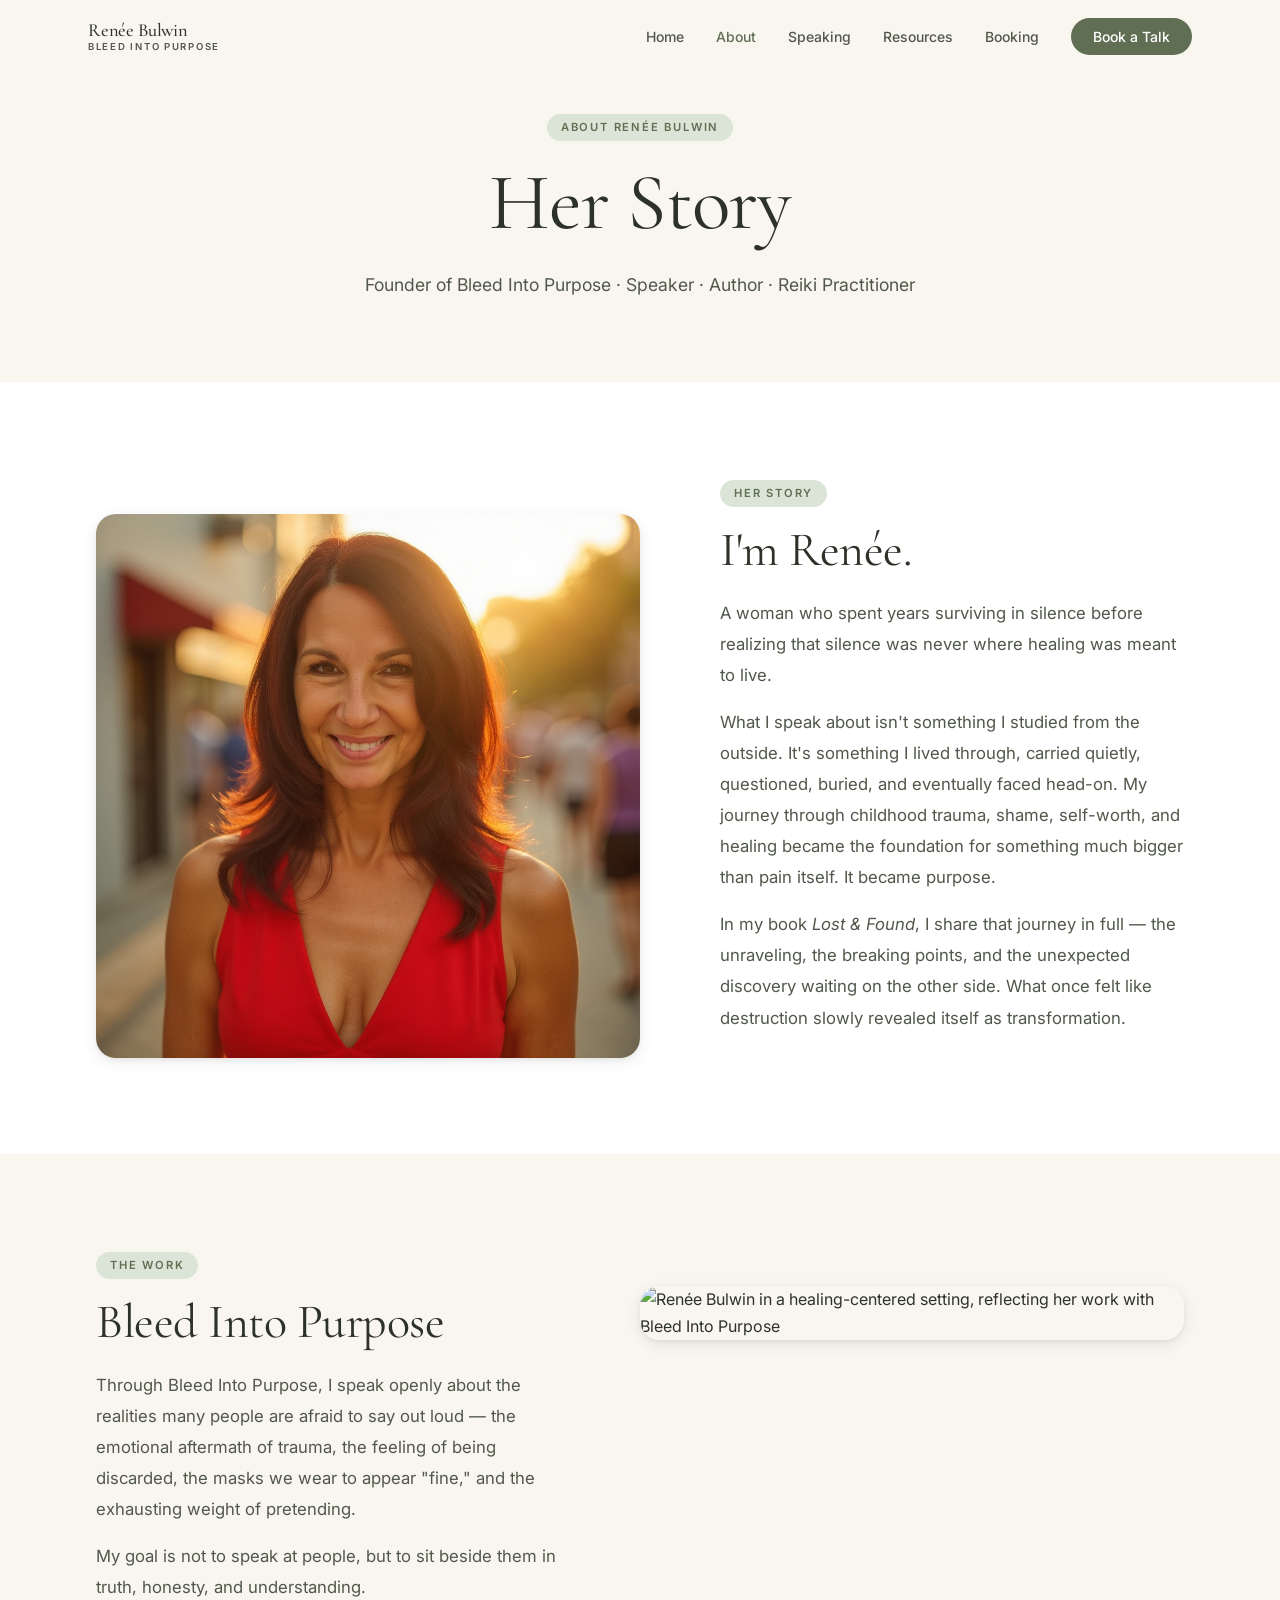
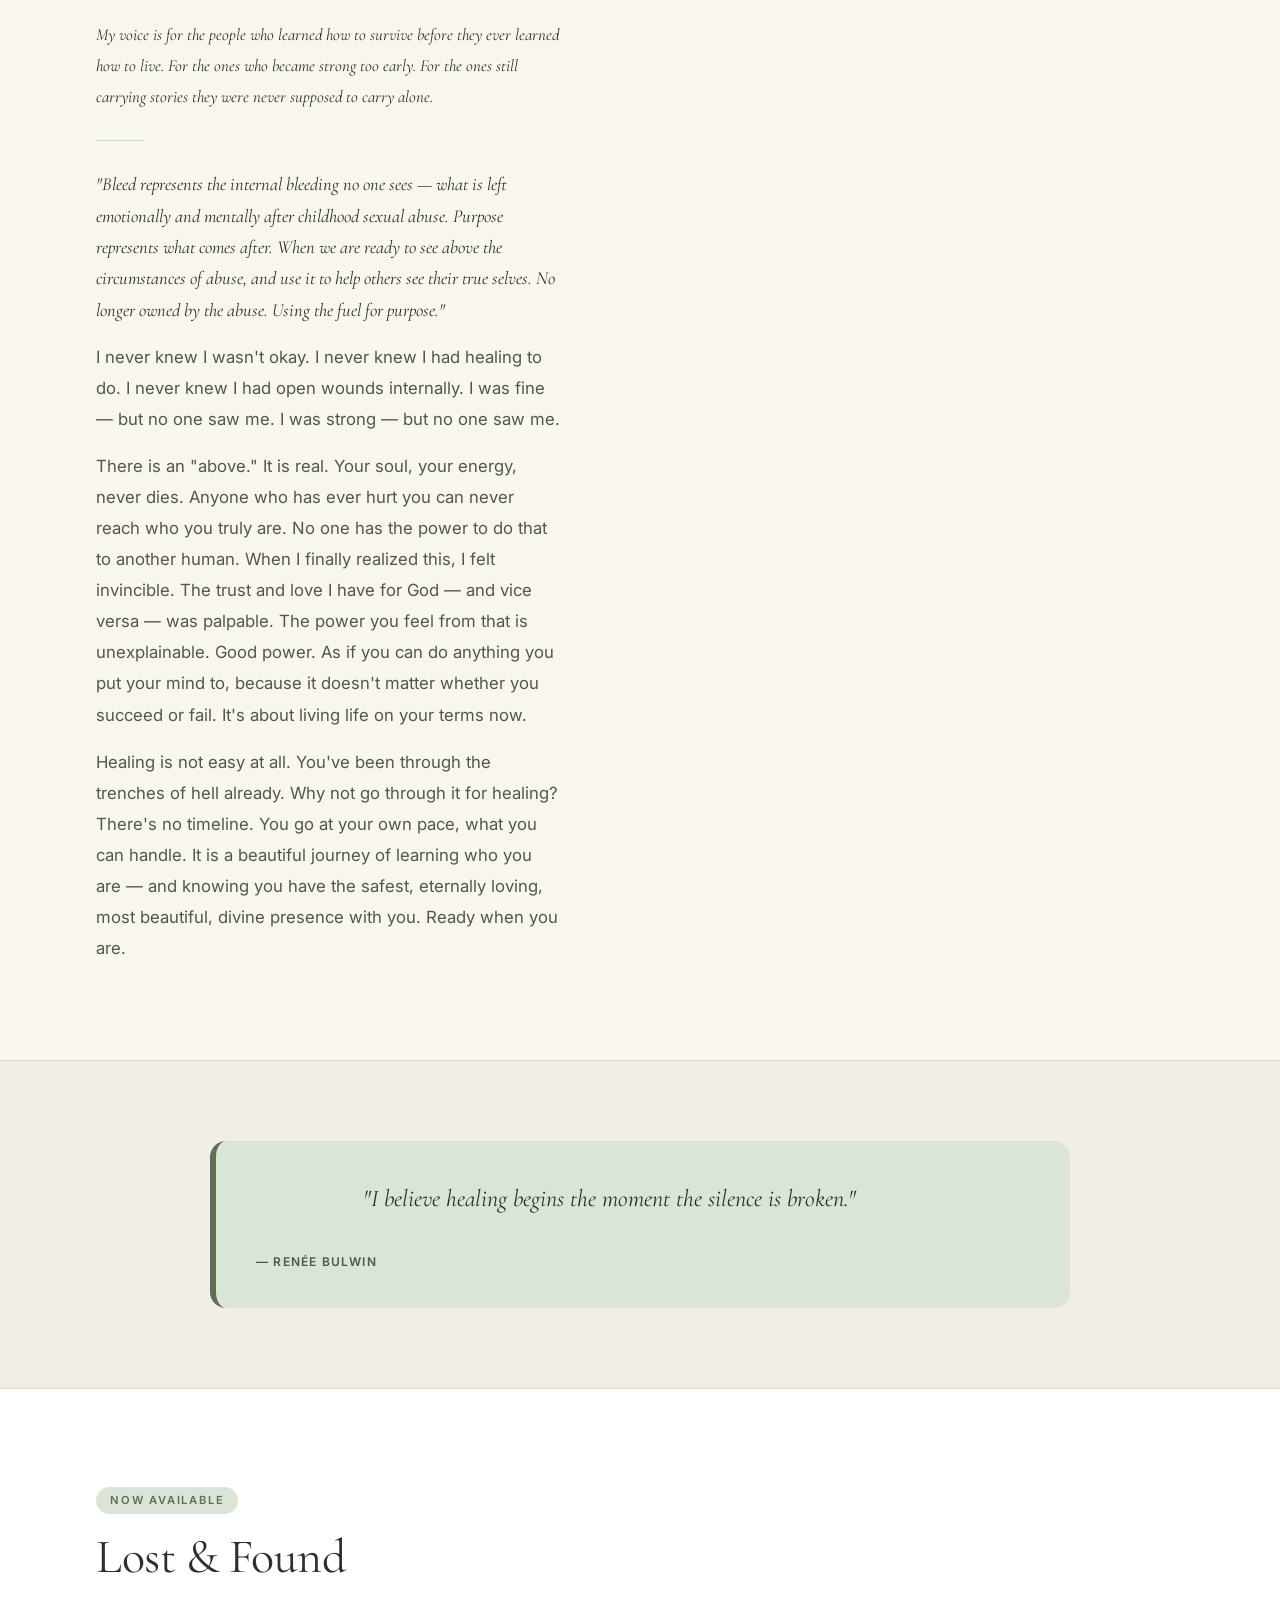
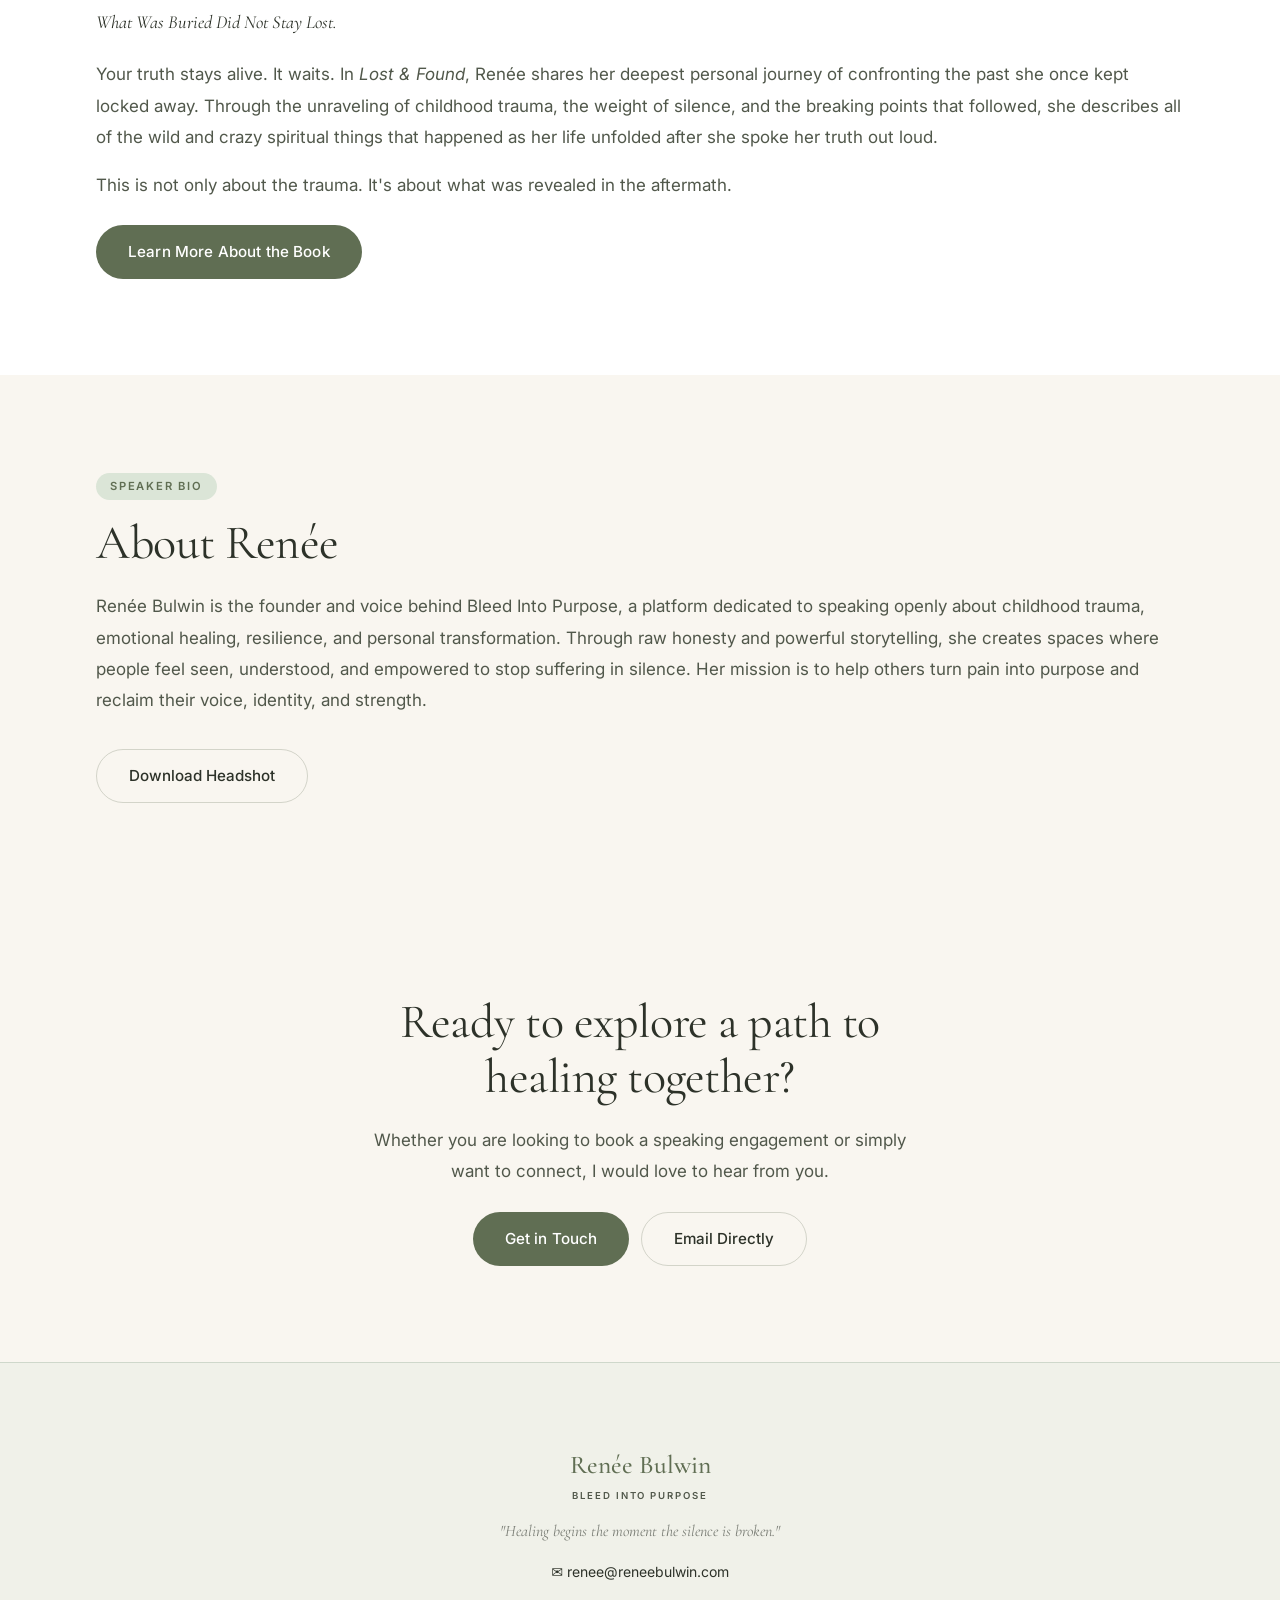
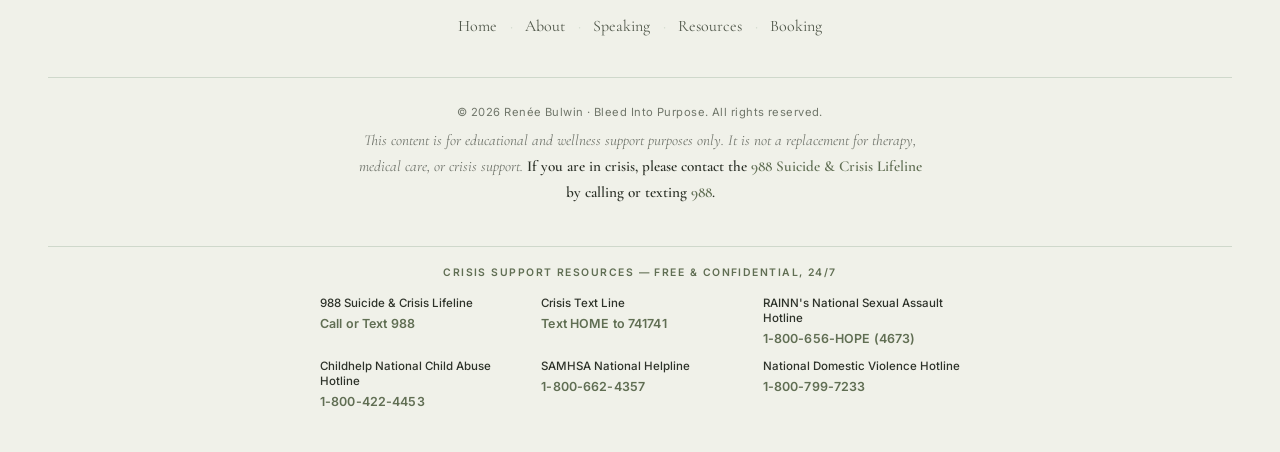
==== about.html @ 842a3c77 "Updated seo" ====
<!DOCTYPE html>
<html lang="en">
<head>
  <script>
    window.dataLayer = window.dataLayer || [];
    function gtag(){dataLayer.push(arguments);}
    gtag('js', new Date());
    gtag('config', 'G-8S7X3LYRVM');
  </script>
  <meta charset="UTF-8">
  <meta name="viewport" content="width=device-width, initial-scale=1.0">
  <title>About Renée Bulwin | Bleed Into Purpose</title>
  <meta name="description" content="About Renée Bulwin — Founder of Bleed Into Purpose, trauma-informed speaker, and author of Lost & Found.">
  <meta name="author" content="Renée Bulwin">
  <meta name="robots" content="index, follow">
  <meta property="og:type" content="website">
  <meta property="og:title" content="About Renée Bulwin | Bleed Into Purpose">
  <meta property="og:description" content="About Renée Bulwin — Founder of Bleed Into Purpose, trauma-informed speaker, and author of Lost & Found.">
  <meta property="og:image" content="https://bleed-into-purpose.github.io/images/renee-about.jpg">
  <script type="application/ld+json">
  {
    "@context": "https://schema.org",
    "@type": "Person",
    "name": "Renée Bulwin",
    "jobTitle": "Speaker & Author",
    "description": "Founder of Bleed Into Purpose. Trauma-informed speaker and author of Lost & Found.",
    "url": "https://bleed-into-purpose.github.io/",
    "image": "https://bleed-into-purpose.github.io/images/renee-about.jpg",
    "sameAs": []
  }
  </script>
  <link rel="icon" type="image/png" sizes="48x48" href="favicon-48.png">
  <link rel="icon" type="image/png" sizes="32x32" href="favicon.png">
  <link rel="icon" type="image/png" sizes="16x16" href="favicon-16.png">
  <link rel="icon" type="image/svg+xml" href="favicon.svg">
  <meta name="theme-color" content="hsl(40,43%,96%)">
  <link rel="canonical" href="https://bleed-into-purpose.github.io/about.html">
  <link rel="preconnect" href="https://fonts.googleapis.com">
  <link rel="preconnect" href="https://fonts.gstatic.com" crossorigin>
  <link href="https://fonts.googleapis.com/css2?family=Cormorant+Garamond:ital,wght@0,300;0,400;0,500;0,600;1,300;1,400&family=Inter:wght@300;400;500;600&display=swap" rel="stylesheet">
  <link rel="stylesheet" href="style.css">
  <script>
    window.dataLayer = window.dataLayer || [];
    function gtag(){dataLayer.push(arguments);}
    gtag('js', new Date());
    gtag('config', 'G-8S7X3LYRVM');
  </script>
</head>
<body>
  <a href="#main-content" class="skip-link">Skip to main content</a>
  <div class="page-content">
    <main id="main-content">

      <!-- PAGE HEADER -->
      <div class="page-header">
        <span class="section-label">About Renée Bulwin</span>
        <h1>Her Story</h1>
        <p>Founder of Bleed Into Purpose · Speaker · Author · Reiki Practitioner</p>
      </div>

      <!-- IMAGE + STORY -->
      <section class="image-section white-bg fade-in" aria-labelledby="story-heading">
        <div class="container">
          <div class="image-section-inner">
            <div class="image-section-img">
              <img src="images/renee-about.jpg" alt="Portrait of Renée Bulwin, founder of Bleed Into Purpose, smiling warmly">
            </div>
            <div class="image-section-text">
              <span class="section-label">Her Story</span>
              <h2 id="story-heading">I'm Renée.</h2>
              <p>A woman who spent years surviving in silence before realizing that silence was never where healing was meant to live.</p>
              <p>What I speak about isn't something I studied from the outside. It's something I lived through, carried quietly, questioned, buried, and eventually faced head-on. My journey through childhood trauma, shame, self-worth, and healing became the foundation for something much bigger than pain itself. It became purpose.</p>
              <p>In my book <em>Lost &amp; Found</em>, I share that journey in full — the unraveling, the breaking points, and the unexpected discovery waiting on the other side. What once felt like destruction slowly revealed itself as transformation.</p>
            </div>
          </div>
        </div>
      </section>

      <!-- BIP SECTION -->
      <section class="image-section cream-bg fade-in" aria-labelledby="bip-heading">
        <div class="container">
          <div class="image-section-inner reversed">
            <div class="image-section-img">
              <img src="images/bio.png" alt="Renée Bulwin in a healing-centered setting, reflecting her work with Bleed Into Purpose">
            </div>
            <div class="image-section-text">
              <span class="section-label">The Work</span>
              <h2 id="bip-heading">Bleed Into Purpose</h2>
              <p>Through Bleed Into Purpose, I speak openly about the realities many people are afraid to say out loud — the emotional aftermath of trauma, the feeling of being discarded, the masks we wear to appear "fine," and the exhausting weight of pretending.</p>
              <p>My goal is not to speak at people, but to sit beside them in truth, honesty, and understanding.</p>
              <p style="font-family:var(--serif);font-style:italic;font-size:1.05rem;color:var(--fg);">My voice is for the people who learned how to survive before they ever learned how to live. For the ones who became strong too early. For the ones still carrying stories they were never supposed to carry alone.</p>
              <hr style="width:48px;height:1px;background:var(--border);border:none;margin:28px 0;">
              <p style="font-family:var(--serif);font-style:italic;font-size:1.15rem;color:var(--fg);line-height:1.7;">"Bleed represents the internal bleeding no one sees — what is left emotionally and mentally after childhood sexual abuse. Purpose represents what comes after. When we are ready to see above the circumstances of abuse, and use it to help others see their true selves. No longer owned by the abuse. Using the fuel for purpose."</p>
              <p>I never knew I wasn't okay. I never knew I had healing to do. I never knew I had open wounds internally. I was fine — but no one saw me. I was strong — but no one saw me.</p>
              <p>There is an "above." It is real. Your soul, your energy, never dies. Anyone who has ever hurt you can never reach who you truly are. No one has the power to do that to another human. When I finally realized this, I felt invincible. The trust and love I have for God — and vice versa — was palpable. The power you feel from that is unexplainable. Good power. As if you can do anything you put your mind to, because it doesn't matter whether you succeed or fail. It's about living life on your terms now.</p>
              <p>Healing is not easy at all. You've been through the trenches of hell already. Why not go through it for healing? There's no timeline. You go at your own pace, what you can handle. It is a beautiful journey of learning who you are — and knowing you have the safest, eternally loving, most beautiful, divine presence with you. Ready when you are.</p>
            </div>
          </div>
        </div>
      </section>

      <!-- QUOTE -->
      <div class="green-strip fade-in" role="complementary">
        <div class="container">
          <blockquote>
            <p>"I believe healing begins the moment the silence is broken."</p>
            <cite>— Renée Bulwin</cite>
          </blockquote>
        </div>
      </div>

      <!-- BOOK -->
      <section id="book" class="section-pad white-bg fade-in" aria-labelledby="book-heading">
        <div class="container">
          <span class="section-label">Now Available</span>
          <h2 id="book-heading">Lost &amp; Found</h2>
          <p style="font-family:var(--serif);font-style:italic;font-size:1.15rem;color:var(--fg);margin-bottom:20px;">What Was Buried Did Not Stay Lost.</p>
          <p>Your truth stays alive. It waits. In <em>Lost &amp; Found</em>, Renée shares her deepest personal journey of confronting the past she once kept locked away. Through the unraveling of childhood trauma, the weight of silence, and the breaking points that followed, she describes all of the wild and crazy spiritual things that happened as her life unfolded after she spoke her truth out loud.</p>
          <p>This is not only about the trauma. It's about what was revealed in the aftermath.</p>
          <a href="#" class="btn-primary" style="margin-top:8px;">Learn More About the Book</a>
        </div>
      </section>

      <!-- SPEAKER BIO -->
      <section class="section-pad cream-bg fade-in" aria-labelledby="bio-heading">
        <div class="container">
          <span class="section-label">Speaker Bio</span>
          <h2 id="bio-heading">About Renée</h2>
          <p>Renée Bulwin is the founder and voice behind Bleed Into Purpose, a platform dedicated to speaking openly about childhood trauma, emotional healing, resilience, and personal transformation. Through raw honesty and powerful storytelling, she creates spaces where people feel seen, understood, and empowered to stop suffering in silence. Her mission is to help others turn pain into purpose and reclaim their voice, identity, and strength.</p>
          <a href="images/renee-headshot-full.jpg" download="Renee-Bulwin-Headshot.jpg" class="btn-outline" style="margin-top:16px;" aria-label="Download Renée Bulwin official headshot">Download Headshot</a>
        </div>
      </section>

      <!-- CTA -->
      <div id="shared-cta"
        data-heading="Ready to explore a path to healing together?"
        data-body="Whether you are looking to book a speaking engagement or simply want to connect, I would love to hear from you."
        data-bg="cream-bg"
        data-buttons='[{"href":"booking.html","label":"Get in Touch","style":"primary"},{"href":"mailto:renee@reneebulwin.com","label":"Email Directly","style":"outline"}]'>
      </div>

    </main>
  </div>
  <script src="components.js"></script>
</body>
</html>
---- style.css ----
/* ═══════════════════════════════════════════════════════════
   BLEED INTO PURPOSE — style.css
   Replicates trauma-healing-hub.replit.app
   Fonts:   Cormorant Garamond (serif headings) + Inter (body)
   Palette: warm cream bg · sage green primary · soft borders
   Last updated: May 2026
════════════════════════════════════════════════════════════ */

@import url('https://fonts.googleapis.com/css2?family=Cormorant+Garamond:ital,wght@0,300;0,400;0,500;0,600;1,300;1,400&family=Inter:wght@300;400;500;600&display=swap');

/* ── DESIGN TOKENS ─────────────────────────────────────────
   All colours, spacing, and radii live here.
   Change a value once and it updates everywhere.
──────────────────────────────────────────────────────────── */
:root {
  /* Colours — exact HSL values from the Replit palette */
  --bg:        hsl(40,43%,96%);    /* warm cream — page background */
  --fg:        hsl(93,10%,18%);    /* near-black — headings & strong text */
  --primary:   hsl(93,14%,38%);    /* sage green — buttons, links, accents */
  --primary-h: hsl(93,14%,30%);    /* darker sage — hover state */
  --secondary: hsl(100,22%,87%);   /* light sage tint — card bg, pills */
  --muted:     hsl(38,30%,85%);    /* warm tan — dividers */
  --muted-fg:  hsl(93,8%,32%);     /* darkened for WCAG AA contrast on cream bg */
  --border:    hsl(100,14%,82%);   /* subtle sage border */
  --card:      hsl(0,0%,100%);     /* white — card surfaces */

  /* Typography */
  --serif: 'Cormorant Garamond', Georgia, serif;
  --sans:  'Inter', system-ui, sans-serif;

  /* Layout */
  --px:    1.5rem;    /* horizontal padding — mobile */
  --px-md: 3rem;      /* horizontal padding — desktop */
  --max:   1200px;    /* max content width */

  /* Border radii */
  --r-sm:   6px;
  --r-md:   12px;
  --r-lg:   16px;
  --r-xl:   20px;
  --r-full: 9999px;   /* pill shape */

  /* Shadows */
  --shadow:    0 1px 3px rgba(0,0,0,.06), 0 1px 2px rgba(0,0,0,.04);
  --shadow-md: 0 4px 16px rgba(0,0,0,.08), 0 2px 4px rgba(0,0,0,.05);
}

/* ── RESET ─────────────────────────────────────────────────
   Minimal reset — box-sizing, margins, smooth scroll.
──────────────────────────────────────────────────────────── */
*, *::before, *::after { margin: 0; padding: 0; box-sizing: border-box; }
html { scroll-behavior: smooth; font-size: 16px; }
body {
  font-family: var(--sans);
  background: var(--bg);
  color: var(--fg);
  font-weight: 400;
  line-height: 1.7;
  -webkit-font-smoothing: antialiased;
}
img { display: block; max-width: 100%; }
a { color: var(--primary); text-decoration: none; }
a:hover { color: var(--primary-h); }
h1, h2, h3, h4, h5, h6 {
  font-family: var(--serif);
  color: var(--fg);
  line-height: 1.15;
  letter-spacing: -.01em;
}

/* ── ACCESSIBILITY ─────────────────────────────────────────
   Skip link (keyboard users) + visible focus ring.
──────────────────────────────────────────────────────────── */
.skip-link {
  position: absolute; top: -100%; left: 0;
  background: var(--primary); color: #fff;
  padding: 10px 20px; font-size: .875rem; font-weight: 500;
  z-index: 9999; text-decoration: none;
  border-radius: 0 0 var(--r-sm) 0;
}
.skip-link:focus { top: 0; }
:focus-visible { outline: 3px solid var(--primary); outline-offset: 3px; }

.sr-only {
  position: absolute; width: 1px; height: 1px;
  padding: 0; margin: -1px; overflow: hidden;
  clip: rect(0,0,0,0); white-space: nowrap; border: 0;
}

/* ── CONTAINER ─────────────────────────────────────────────
   Centred content wrapper with responsive side padding.
──────────────────────────────────────────────────────────── */
.container { width: 100%; max-width: var(--max); margin: 0 auto; padding: 0 var(--px); }
@media (min-width: 768px) { .container { padding: 0 var(--px-md); } }

/* ═══════════════════════════════════════════════════════════
   HEADER
   Fixed at top. Transparent by default, blurs on scroll.
   JS adds .scrolled when window.scrollY > 20.
════════════════════════════════════════════════════════════ */
header {
  position: fixed; top: 0; left: 0; right: 0; z-index: 100;
  padding: 20px 0;
  transition: background .3s, box-shadow .3s, padding .3s;
}
header.scrolled {
  background: hsla(40,43%,96%,.88);
  backdrop-filter: blur(14px);
  -webkit-backdrop-filter: blur(14px);
  box-shadow: var(--shadow);
  padding: 12px 0;
}
header nav {
  max-width: var(--max); margin: 0 auto;
  padding: 0 var(--px);
  display: flex; align-items: center; justify-content: space-between; gap: 24px;
}
@media (min-width: 768px) { header nav { padding: 0 var(--px-md); } }

/* Brand logo — name + tagline stacked */
.nav-brand { display: flex; flex-direction: column; line-height: 1.1; color: var(--fg); }
.nav-brand .name {
  font-family: var(--serif); font-size: 1.15rem; font-weight: 500;
  color: var(--fg); letter-spacing: -.01em;
}
.nav-brand .tagline {
  font-family: var(--sans); font-size: .6rem; font-weight: 600;
  letter-spacing: .18em; text-transform: uppercase;
  color: var(--muted-fg); margin-top: 2px;
}

/* Desktop nav links — hidden on mobile, shown at 768px+ */
.nav-links { display: none; align-items: center; gap: 32px; list-style: none; }
@media (min-width: 768px) { .nav-links { display: flex; } }
.nav-links a { font-size: .875rem; font-weight: 500; color: var(--muted-fg); transition: color .2s; }
.nav-links a:hover,
.nav-links a[aria-current="page"] { color: var(--primary); }
.nav-links .btn-book {
  background: var(--primary); color: #fff !important;
  padding: 10px 22px; border-radius: var(--r-full);
  font-size: .875rem; font-weight: 500;
  white-space: nowrap;
  transition: background .2s;
}
.nav-links .btn-book:hover { background: var(--primary-h); }

/* Hamburger button — visible on mobile only */
.nav-toggle {
  display: flex; flex-direction: column; gap: 5px;
  background: none; border: none; cursor: pointer;
  padding: 8px; min-width: 44px; min-height: 44px;
  align-items: center; justify-content: center;
  border-radius: var(--r-sm);
  position: relative; z-index: 300; /* above the mobile overlay */
}
@media (min-width: 768px) { .nav-toggle { display: none; } }
.nav-toggle span {
  display: block; width: 22px; height: 2px;
  background: var(--fg); border-radius: 2px;
  transition: transform .3s, opacity .3s;
}
/* Animate hamburger → X when open */
.nav-toggle[aria-expanded="true"] span:nth-child(1) { transform: translateY(7px) rotate(45deg); }
.nav-toggle[aria-expanded="true"] span:nth-child(2) { opacity: 0; }
.nav-toggle[aria-expanded="true"] span:nth-child(3) { transform: translateY(-7px) rotate(-45deg); }

/* Mobile nav overlay — full-screen, centred links */
.nav-menu {
  display: none; position: fixed; inset: 0;
  background: var(--bg); z-index: 200;
  flex-direction: column; align-items: center; justify-content: center;
  gap: 32px; padding: 80px var(--px) 40px;
}
.nav-menu.open { display: flex; }
.nav-menu a {
  font-family: var(--serif); font-size: 2.2rem; font-weight: 400;
  color: var(--muted-fg); letter-spacing: -.01em; transition: color .2s;
}
.nav-menu a:hover,
.nav-menu a[aria-current="page"] { color: var(--primary); }
.nav-menu .btn-menu {
  font-family: var(--sans); font-size: 1rem; font-weight: 500;
  background: var(--primary); color: #fff;
  padding: 16px 40px; border-radius: var(--r-full);
  margin-top: 8px; display: inline-flex; align-items: center;
  transition: background .2s;
}
.nav-menu .btn-menu:hover { background: var(--primary-h); color: #fff; }

/* Push page content below fixed header */
.page-content { padding-top: 0; } /* nav clearance handled per-section */

/* ═══════════════════════════════════════════════════════════
   TYPOGRAPHY
════════════════════════════════════════════════════════════ */
h1 { font-size: clamp(2.6rem, 7vw, 5rem);  font-weight: 400; margin-bottom: 24px; }
h2 { font-size: clamp(1.8rem, 4vw, 3rem);  font-weight: 400; margin-bottom: 20px; }
h3 { font-size: clamp(1.2rem, 2.5vw, 1.7rem); font-weight: 500; margin-bottom: 12px; }
p  { font-size: 1.0625rem; color: var(--muted-fg); margin-bottom: 16px; line-height: 1.85; }
p:last-child { margin-bottom: 0; }

/* ═══════════════════════════════════════════════════════════
   BUTTONS
════════════════════════════════════════════════════════════ */
.btn-primary {
  display: inline-flex; align-items: center; justify-content: center;
  background: var(--primary); color: #fff;
  padding: 14px 32px; border-radius: var(--r-full);
  font-family: var(--sans); font-size: .95rem; font-weight: 500;
  border: none; cursor: pointer; min-height: 48px;
  transition: background .2s, transform .1s; letter-spacing: .01em;
}
.btn-primary:hover { background: var(--primary-h); color: #fff; }
.btn-primary:active { transform: scale(.98); }

.btn-outline, .btn-secondary {
  display: inline-flex; align-items: center; justify-content: center;
  background: transparent; color: var(--fg);
  padding: 13px 32px; border-radius: var(--r-full);
  font-family: var(--sans); font-size: .95rem; font-weight: 500;
  border: 1.5px solid hsla(93,14%,38%,.25); cursor: pointer; min-height: 48px;
  transition: background .2s, border-color .2s;
}
.btn-outline:hover, .btn-secondary:hover {
  background: var(--secondary); border-color: var(--border); color: var(--fg);
}

/* Arrow link — used inline for "Learn more →" style links */
.link-underline {
  display: inline-flex; align-items: center; gap: 6px;
  font-size: .875rem; font-weight: 500; color: var(--primary);
  margin-top: 12px; transition: gap .2s;
}
.link-underline:hover { gap: 10px; color: var(--primary-h); }

/* ═══════════════════════════════════════════════════════════
   UTILITIES
════════════════════════════════════════════════════════════ */

/* Pill label above section headings */
.section-label, .eyebrow {
  display: inline-block;
  font-family: var(--sans); font-size: .7rem; font-weight: 600;
  letter-spacing: .16em; text-transform: uppercase;
  color: var(--primary); background: var(--secondary);
  padding: 4px 14px; border-radius: var(--r-full); margin-bottom: 16px;
}

.divider { width: 48px; height: 1px; background: var(--border); margin: 28px 0; border: none; }

/* Section padding helpers */
.section-pad { padding: 80px var(--px); }
@media (min-width: 768px) { .section-pad { padding: 96px var(--px-md); } }
.white-bg  { background: var(--card); }
.cream-bg  { background: var(--bg); }
.muted-bg  { background: hsla(100,22%,87%,.3); }

/* ═══════════════════════════════════════════════════════════
   HERO SECTION
   Full-bleed background image with centred text overlay.
   Structure: .hero > .hero-bg (abs image) + .hero-body (text)
════════════════════════════════════════════════════════════ */
.hero {
  position: relative;
  min-height: 90vh;
  display: flex; align-items: center; justify-content: center;
  overflow: hidden; text-align: center;
  background: hsl(93,14%,80%); /* fallback if hero image fails to load */
}
/* Background image fills the section */
.hero-bg { position: absolute; inset: 0; z-index: 0; }
.hero-bg img { width: 100%; height: 100%; object-fit: cover; object-position: center center; }
/* Semi-transparent overlay so text is legible */
.hero-bg::after {
  content: ''; position: absolute; inset: 0;
  background: hsla(40,43%,96%,.58);
  backdrop-filter: blur(1px);
}
/* Text content sits above the overlay */
.hero-body {
  position: relative; z-index: 1;
  max-width: 820px; margin: 0 auto;
  padding: 100px var(--px) 64px; /* 88px nav height + 12px breathing room */
}
/* Pill badge above the headline */
.hero-pill {
  display: inline-block;
  background: hsla(40,43%,96%,.75); color: var(--fg);
  font-size: .85rem; font-weight: 500;
  padding: 7px 18px; border-radius: var(--r-full);
  margin-bottom: 28px; letter-spacing: .01em;
  border: 1px solid var(--border);
}
.hero h1 { color: var(--fg); margin-bottom: 20px; }
.hero p  { font-size: 1.1rem; color: hsla(93,10%,18%,.75); max-width: 580px; margin: 0 auto 36px; }
.hero-cta { display: flex; flex-wrap: wrap; gap: 12px; justify-content: center; margin-top: 8px; }

/* ═══════════════════════════════════════════════════════════
   PAGE HEADER
   Used on inner pages (About, Speaking, etc.) in place of hero.
════════════════════════════════════════════════════════════ */
.page-header { padding: 100px var(--px) 64px; text-align: center; }
@media (min-width: 768px) { .page-header { padding: 112px var(--px-md) 80px; } }
.page-header h1 { max-width: 700px; margin: 0 auto 20px; }
.page-header p  { font-size: 1.1rem; max-width: 560px; margin: 0 auto; }

/* ═══════════════════════════════════════════════════════════
   IMAGE + TEXT SPLIT LAYOUT
   Used on home intro, about, speaking, programs pages.
   Structure: .image-section > .container > .image-section-inner
              > .image-section-img + .image-section-text
   Add .reversed to .image-section-inner to flip order on desktop.
════════════════════════════════════════════════════════════ */
.image-section { padding: 64px var(--px); }
@media (min-width: 768px) { .image-section { padding: 96px var(--px-md); } }

.image-section-inner {
  display: flex; flex-direction: column; gap: 48px; align-items: center;
}
@media (min-width: 1024px) {
  .image-section-inner { flex-direction: row; gap: 80px; align-items: flex-start; }
  .image-section-inner.reversed { flex-direction: row-reverse; }
}

.image-section-img { width: 100%; }
@media (min-width: 1024px) {
  .image-section-img {
    width: 50%;
    flex-shrink: 0;
    padding-top: 36px; /* aligns image top with the pill label in the adjacent text column */
  }
  /* Reversed layout: text is on right, image on left — same top padding needed */
  .image-section-inner.reversed .image-section-img {
    padding-top: 36px;
  }
}

/* ── Headshot image sizing ──────────────────────────────────
   Use aspect-ratio at every breakpoint — no fixed heights.
   Fixed heights fight object-fit:cover on near-square images
   and cause horizontal stretching on mobile.
   aspect-ratio lets the container match the image shape exactly,
   with object-fit:cover doing a clean centre crop inside it.

   Mobile:  2/3 — tall enough to show face and shoulders clearly.
   Tablet+: 3/4 — slightly taller portrait, matches Replit desktop.
   The column width (50% on desktop, 100% on mobile) constrains
   the actual rendered size, so no explicit height is ever needed.
──────────────────────────────────────────────────────────── */
.image-section-img > img {
  width: 100%;
  height: auto;          /* let the image keep its natural proportions — no distortion */
  object-fit: contain;   /* never crop or stretch */
  border-radius: var(--r-xl);
  box-shadow: var(--shadow-md);
  display: block;
}

.image-section-text { width: 100%; }
@media (min-width: 1024px) { .image-section-text { width: 50%; } }
.image-section-text p { font-size: 1.05rem; }

/* ═══════════════════════════════════════════════════════════
   FEATURE CARDS — home page "Ways to Work Together" grid
════════════════════════════════════════════════════════════ */
.feature-grid {
  display: grid; grid-template-columns: 1fr; gap: 20px; margin-top: 40px;
}
@media (min-width: 640px)  { .feature-grid { grid-template-columns: repeat(2, 1fr); } }
@media (min-width: 1024px) { .feature-grid { grid-template-columns: repeat(4, 1fr); } }
.feature-card {
  background: var(--card); border: 1px solid var(--border);
  border-radius: var(--r-xl); padding: 28px 24px;
  transition: box-shadow .2s;
}
.feature-card:hover { box-shadow: var(--shadow-md); }
.feature-card h3 { font-size: 1.2rem; margin-bottom: 10px; }
.feature-card p  { font-size: .9rem; }
.feature-card a  { display: inline-block; font-size: .8rem; font-weight: 500; color: var(--primary); margin-top: 12px; }
.feature-card a:hover { color: var(--primary-h); }

/* ═══════════════════════════════════════════════════════════
   SPEAKING TOPIC CARDS
════════════════════════════════════════════════════════════ */
.topics-grid { display: grid; grid-template-columns: 1fr; gap: 20px; margin-top: 32px; }
@media (min-width: 640px) { .topics-grid { grid-template-columns: repeat(2, 1fr); } }
.topic-card {
  background: var(--card); border: 1px solid var(--border);
  border-left: 4px solid var(--primary);
  border-radius: var(--r-xl); padding: 28px 28px 28px 24px;
  transition: box-shadow .2s;
}
.topic-card:hover { box-shadow: var(--shadow); }
/* .topic-icon removed — emoji icons replaced with clean card layout */
.topic-card h3 { font-size: 1.3rem; margin-bottom: 10px; }
.topic-card p  { font-size: .95rem; }

/* ═══════════════════════════════════════════════════════════
   PROGRAM CARDS
════════════════════════════════════════════════════════════ */
.programs-grid { display: grid; grid-template-columns: 1fr; gap: 20px; margin-top: 32px; }
@media (min-width: 640px)  { .programs-grid { grid-template-columns: repeat(2, 1fr); } }
@media (min-width: 1024px) { .programs-grid { grid-template-columns: repeat(3, 1fr); } }
.program-card {
  background: var(--card); border: 1px solid var(--border);
  border-radius: var(--r-xl); padding: 28px 24px;
  display: flex; flex-direction: column;
  transition: box-shadow .2s;
}
.program-card:hover { box-shadow: var(--shadow); }
.program-tag {
  font-size: .65rem; font-weight: 600; letter-spacing: .14em;
  text-transform: uppercase; color: var(--primary); margin-bottom: 12px;
}
.program-card h3 { font-size: 1.3rem; margin-bottom: 10px; }
.program-card p  { font-size: .9rem; flex-grow: 1; }
.program-ideal {
  background: hsla(100,22%,87%,.5);
  border-radius: var(--r-md); padding: 12px 16px; margin-top: 16px;
}
.program-ideal .ideal-label {
  display: block; font-size: .65rem; font-weight: 600;
  letter-spacing: .12em; text-transform: uppercase;
  color: var(--primary); margin-bottom: 4px;
}
.program-ideal span { font-size: .875rem; color: var(--fg); }
.program-card .btn-outline {
  margin-top: 20px; font-size: .85rem; padding: 10px 20px;
  min-height: 40px; width: 100%; justify-content: center;
}

/* ═══════════════════════════════════════════════════════════
   AUDIENCE LIST — speaking page
════════════════════════════════════════════════════════════ */
.audience-list { list-style: none; display: flex; flex-direction: column; gap: 8px; margin-top: 20px; }
.audience-list li {
  display: flex; align-items: center; gap: 12px;
  font-size: .975rem; color: var(--muted-fg);
  padding: 10px 14px;
  background: var(--card); border: 1px solid var(--border); border-radius: var(--r-md);
}
.audience-list li::before {
  content: ''; width: 6px; height: 6px; border-radius: 50%;
  background: var(--primary); flex-shrink: 0;
}

/* ═══════════════════════════════════════════════════════════
   BLOCKQUOTE
   Default: secondary bg with left sage border.
   Inside .green-strip: transparent, no border, larger text.
════════════════════════════════════════════════════════════ */
blockquote {
  font-family: var(--serif); font-size: 1.3rem; font-style: italic;
  color: var(--fg); line-height: 1.55;
  background: var(--secondary);
  border-left: 5px solid var(--primary);
  border-radius: var(--r-lg);
  padding: 28px 32px; margin: 32px 0;
}
blockquote p { color: inherit; font-size: inherit; font-family: var(--serif); font-style: italic; margin-bottom: 10px; }
blockquote footer, blockquote cite {
  display: block; font-family: var(--sans); font-size: .75rem;
  font-style: normal; font-weight: 600; letter-spacing: .1em;
  text-transform: uppercase; color: var(--muted-fg); margin-top: 12px;
}

/* ═══════════════════════════════════════════════════════════
   CTA / QUOTE STRIP
   Subtle sage-tinted band — matches Replit's bg-primary/5
════════════════════════════════════════════════════════════ */
.green-strip {
  background: hsla(93,14%,38%,.06);
  border-top: 1px solid hsla(93,14%,38%,.14);
  border-bottom: 1px solid hsla(93,14%,38%,.14);
  padding: 64px var(--px);
}
@media (min-width: 768px) { .green-strip { padding: 80px var(--px-md); } }
.green-strip h2 { margin-bottom: 16px; }
.green-strip p  { max-width: 560px; margin: 0 auto 32px; }
.green-strip .cta-btns { display: flex; flex-wrap: wrap; gap: 12px; justify-content: center; }
.green-strip blockquote {
  font-size: 1.5rem;
  border-left: 6px solid var(--primary);
  background: var(--secondary);
  border-radius: var(--r-lg);
  padding: 36px 40px;
  max-width: 860px;
  margin: 0 auto;
}
.green-strip blockquote p { color: var(--fg); font-size: inherit; }
/* Blockquote inside image-section text column — smaller, still has green border */
.image-section-text blockquote {
  font-size: 1.1rem;
  padding: 20px 24px;
  margin: 20px 0;
}

/* ═══════════════════════════════════════════════════════════
   REFLECTION PROMPTS — resources page
════════════════════════════════════════════════════════════ */
.prompt-list { list-style: none; display: flex; flex-direction: column; gap: 12px; margin-top: 24px; }
.prompt-list li {
  background: var(--card); border: 1px solid var(--border);
  border-radius: var(--r-lg); padding: 18px 20px;
  font-family: var(--serif); font-style: italic; font-size: 1.1rem;
  color: var(--fg); line-height: 1.5;
}

/* ═══════════════════════════════════════════════════════════
   WELLNESS & GROUNDING CARDS — resources page
════════════════════════════════════════════════════════════ */
.content-grid { display: grid; grid-template-columns: 1fr; gap: 20px; margin-top: 32px; }
@media (min-width: 640px) { .content-grid { grid-template-columns: repeat(2, 1fr); } }
.content-card {
  background: var(--card); border: 1px solid var(--border);
  border-radius: var(--r-xl); padding: 28px;
}
.content-card h3 { font-size: 1.2rem; margin-bottom: 12px; }
.content-card p  { font-size: .9rem; }

/* ═══════════════════════════════════════════════════════════
   CONTACT — booking page
════════════════════════════════════════════════════════════ */
.contact-row {
  display: flex; align-items: flex-start; gap: 16px; margin-bottom: 16px;
  background: var(--card); border: 1px solid var(--border);
  border-radius: var(--r-lg); padding: 16px 20px;
}
.contact-icon {
  width: 44px; height: 44px; border-radius: 50%;
  background: var(--secondary); color: var(--primary);
  display: flex; align-items: center; justify-content: center;
  flex-shrink: 0; font-size: 1.1rem;
}
.contact-label { font-size: .65rem; font-weight: 600; letter-spacing: .1em; text-transform: uppercase; color: var(--muted-fg); margin-bottom: 4px; }
.contact-value { font-size: 1rem; color: var(--fg); font-weight: 400; }
.contact-value a { color: var(--primary); }

/* ═══════════════════════════════════════════════════════════
   FORMS — booking page
════════════════════════════════════════════════════════════ */
.inquiry-form {
  background: var(--card); border: 1px solid var(--border);
  border-radius: var(--r-xl); padding: 36px 28px;
  box-shadow: var(--shadow); margin-top: 32px;
}
.form-note { font-size: .9rem; color: var(--muted-fg); margin-bottom: 28px; }
.form-group { margin-bottom: 20px; }
.form-group label { display: block; font-size: .875rem; font-weight: 500; color: var(--fg); margin-bottom: 6px; }
.form-group label .req      { color: #c0392b; margin-left: 3px; }
.form-group label .req-note { font-size: .75rem; color: var(--muted-fg); font-weight: 400; }
.form-group input,
.form-group select,
.form-group textarea {
  width: 100%; padding: 11px 16px;
  border: 1.5px solid var(--border); border-radius: var(--r-md);
  font-family: var(--sans); font-size: 1rem; color: var(--fg);
  background: var(--bg); outline: none;
  transition: border-color .2s, box-shadow .2s; min-height: 46px;
}
.form-group input:focus,
.form-group select:focus,
.form-group textarea:focus {
  border-color: var(--primary);
  box-shadow: 0 0 0 3px hsla(93,14%,38%,.15);
}
.form-group textarea { height: 120px; resize: vertical; min-height: 90px; }
.form-group input[aria-invalid="true"],
.form-group select[aria-invalid="true"],
.form-group textarea[aria-invalid="true"] { border-color: #c0392b; }
.field-error { font-size: .8rem; color: #c0392b; margin-top: 4px; display: none; }
.field-error.visible { display: block; }

/* ═══════════════════════════════════════════════════════════
   FOOTER
════════════════════════════════════════════════════════════ */
.site-footer {
  background: hsla(100,22%,87%,.3);
  border-top: 1px solid var(--border);
  padding: 64px var(--px) 32px;
}
@media (min-width: 768px) { .site-footer { padding: 80px var(--px-md) 40px; } }

/* ── FOOTER TOP — centered brand block + horizontal nav ── */
.footer-top {
  max-width: var(--max); margin: 0 auto;
  display: flex; flex-direction: column; align-items: center;
  text-align: center; gap: 24px;
  padding-bottom: 32px;
  border-bottom: 1px solid var(--border);
  margin-bottom: 24px;
}
.footer-brand .name {
  font-family: var(--serif); font-size: 1.6rem; font-weight: 500;
  color: var(--primary); display: block; margin-bottom: 2px;
}
.footer-brand .tagline {
  font-size: .6rem; font-weight: 600; letter-spacing: .2em;
  text-transform: uppercase; color: var(--muted-fg); display: block; margin-bottom: 14px;
}
.footer-brand .quote {
  font-family: var(--serif); font-style: italic; font-size: 1rem;
  color: hsla(93,10%,18%,.6); margin-bottom: 14px; line-height: 1.6;
}
.footer-brand .footer-email {
  font-size: .875rem; color: var(--fg);
  display: inline-flex; align-items: center; gap: 6px;
}
.footer-brand .footer-email:hover { color: var(--primary); }

/* Horizontal nav — all links in one centered row with separators */
.footer-nav-row {
  display: flex; flex-wrap: wrap;
  justify-content: center; align-items: center;
  gap: 0;
}
.footer-nav-link {
  font-family: var(--serif);
  font-size: 1rem; font-weight: 400;
  color: var(--muted-fg); text-decoration: none;
  transition: color .2s;
  padding: 4px 14px;
  position: relative;
}
/* Dot separator between links */
.footer-nav-link + .footer-nav-link::before {
  content: '·';
  position: absolute; left: 0;
  transform: translateX(-50%);
  color: var(--border);
  pointer-events: none;
}
.footer-nav-link:hover { color: var(--primary); }
.footer-bottom {
  max-width: var(--max); margin: 0 auto;
  display: flex; flex-direction: column; gap: 12px;
  text-align: center;
}
.footer-bottom p { margin: 0; }
/* Copyright line — small, quiet */
.footer-legal-row p:first-child {
  font-size: .7rem;
  color: var(--muted-fg);
  letter-spacing: .04em;
  opacity: .8;
}
/* Disclaimer — serif italic, matches footer quote tone */
.footer-legal-row p:last-child {
  font-family: var(--serif);
  font-style: italic;
  font-size: .95rem;
  color: hsla(93,10%,18%,.65);
  line-height: 1.7;
  max-width: 580px;
  margin: 0 auto;
}
.footer-legal-row p:last-child strong {
  font-style: normal;
  font-weight: 600;
  color: var(--fg);
}
.footer-bottom a { color: var(--primary); }
.footer-bottom a:hover { color: var(--primary-h); }

/* ═══════════════════════════════════════════════════════════
   FADE-IN ANIMATION
   JS adds .visible when element enters the viewport.
   Respects prefers-reduced-motion.
════════════════════════════════════════════════════════════ */
.fade-in { opacity: 0; transform: translateY(20px); transition: opacity .6s ease, transform .6s ease; }
.fade-in.visible { opacity: 1; transform: translateY(0); }
@media (prefers-reduced-motion: reduce) {
  .fade-in { opacity: 1; transform: none; transition: none; }
  html { scroll-behavior: auto; }
}

/* ── FOOTER CRISIS GRID ──────────────────────────────────
   Compact two-column grid for crisis hotlines in the footer.
   Visually separated from the legal text above it.
──────────────────────────────────────────────────────────── */
.footer-legal-row { margin-bottom: 20px; }
.footer-legal-row p { margin-bottom: 6px; }

.footer-crisis-block {
  border-top: 1px solid var(--border);
  padding-top: 16px;
  margin-top: 8px;
}
.footer-crisis-heading {
  font-size: .65rem !important;
  font-weight: 600 !important;
  letter-spacing: .14em;
  text-transform: uppercase;
  color: var(--primary) !important;
  margin-bottom: 14px !important;
}
.footer-crisis-grid {
  display: grid;
  grid-template-columns: repeat(2, 1fr);
  gap: 10px 24px;
  max-width: 640px;
  margin: 0 auto;
  text-align: left;
}
@media (min-width: 768px) {
  .footer-crisis-grid { grid-template-columns: repeat(3, 1fr); }
}
.footer-crisis-item {
  display: flex;
  flex-direction: column;
  gap: 2px;
}
.footer-crisis-label {
  font-size: .72rem;
  font-weight: 500;
  color: var(--fg);
  line-height: 1.3;
}
.footer-crisis-number {
  font-size: .78rem;
  font-weight: 600;
  color: var(--primary);
  text-decoration: none;
  letter-spacing: .01em;
}
.footer-crisis-number:hover { color: var(--primary-h); text-decoration: underline; }

/* Skip-to-content scroll target — clears the fixed nav bar */
#main-content { scroll-margin-top: 88px; }
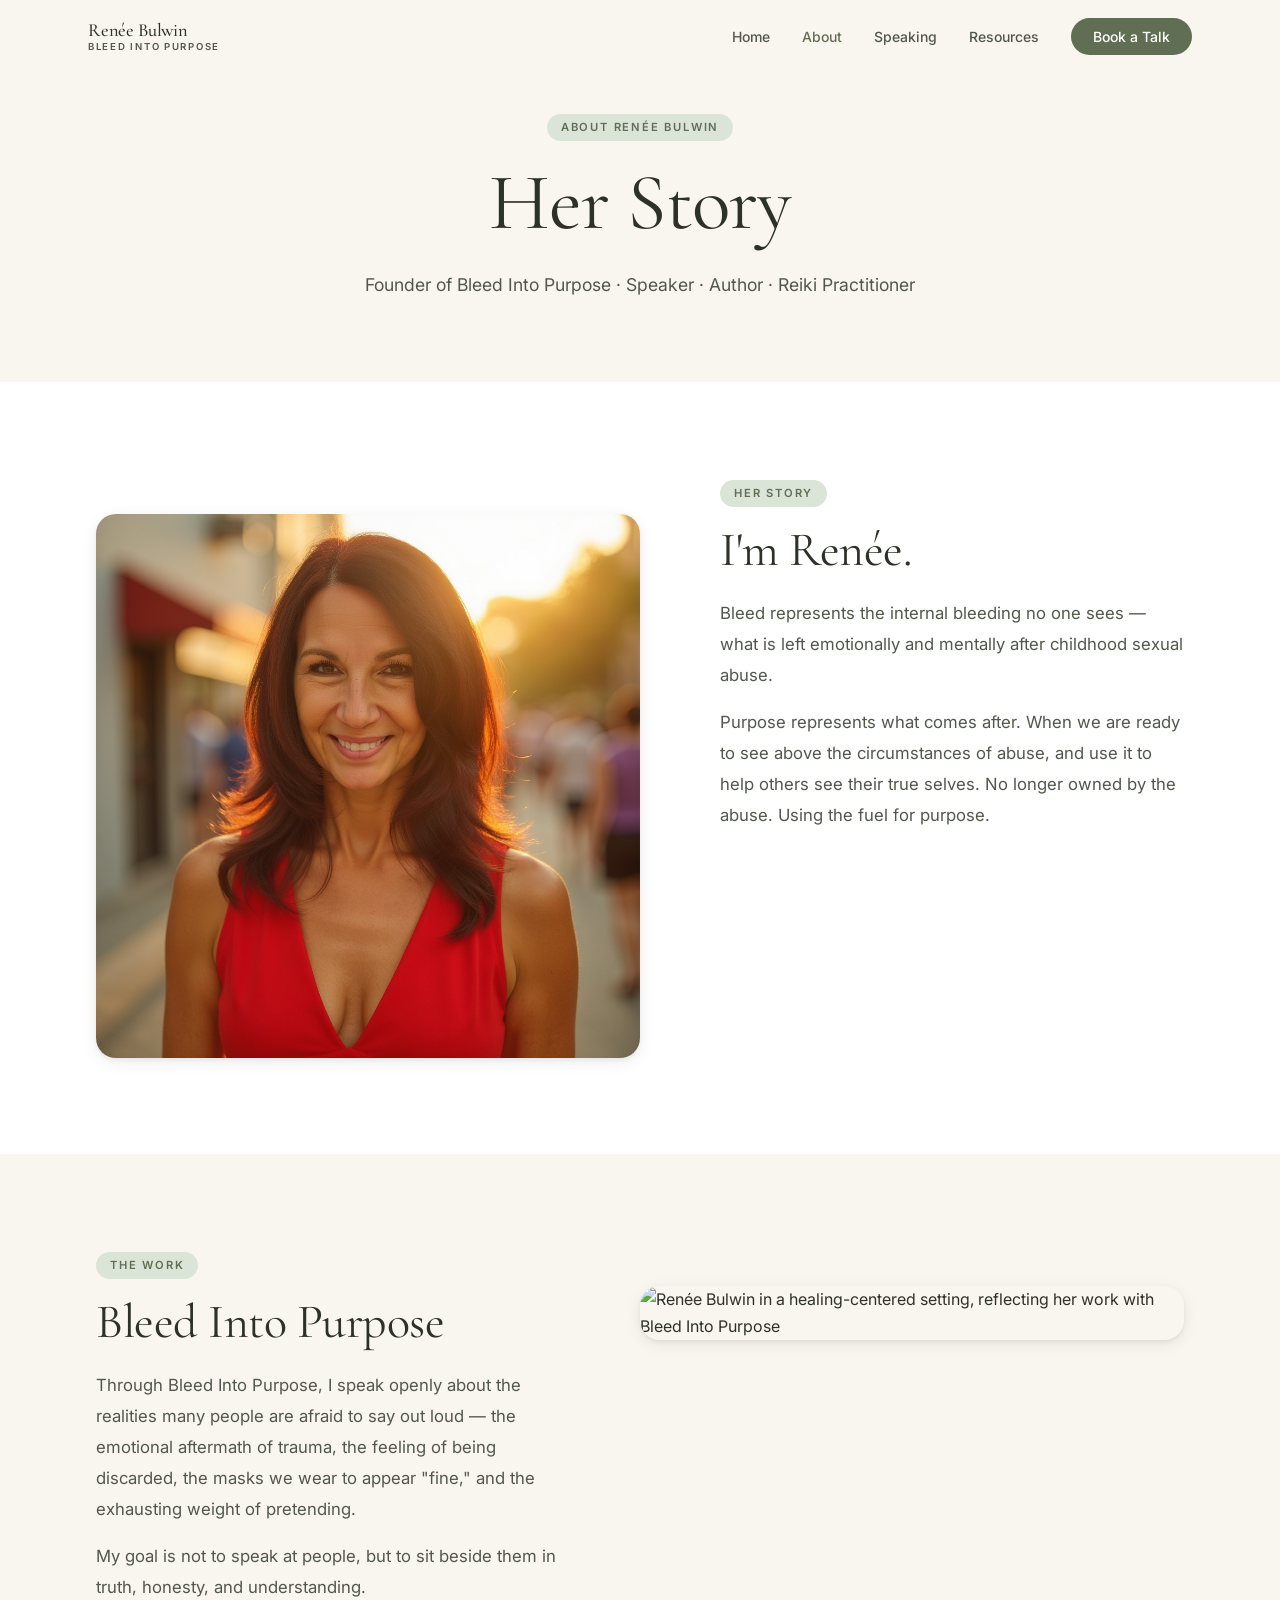
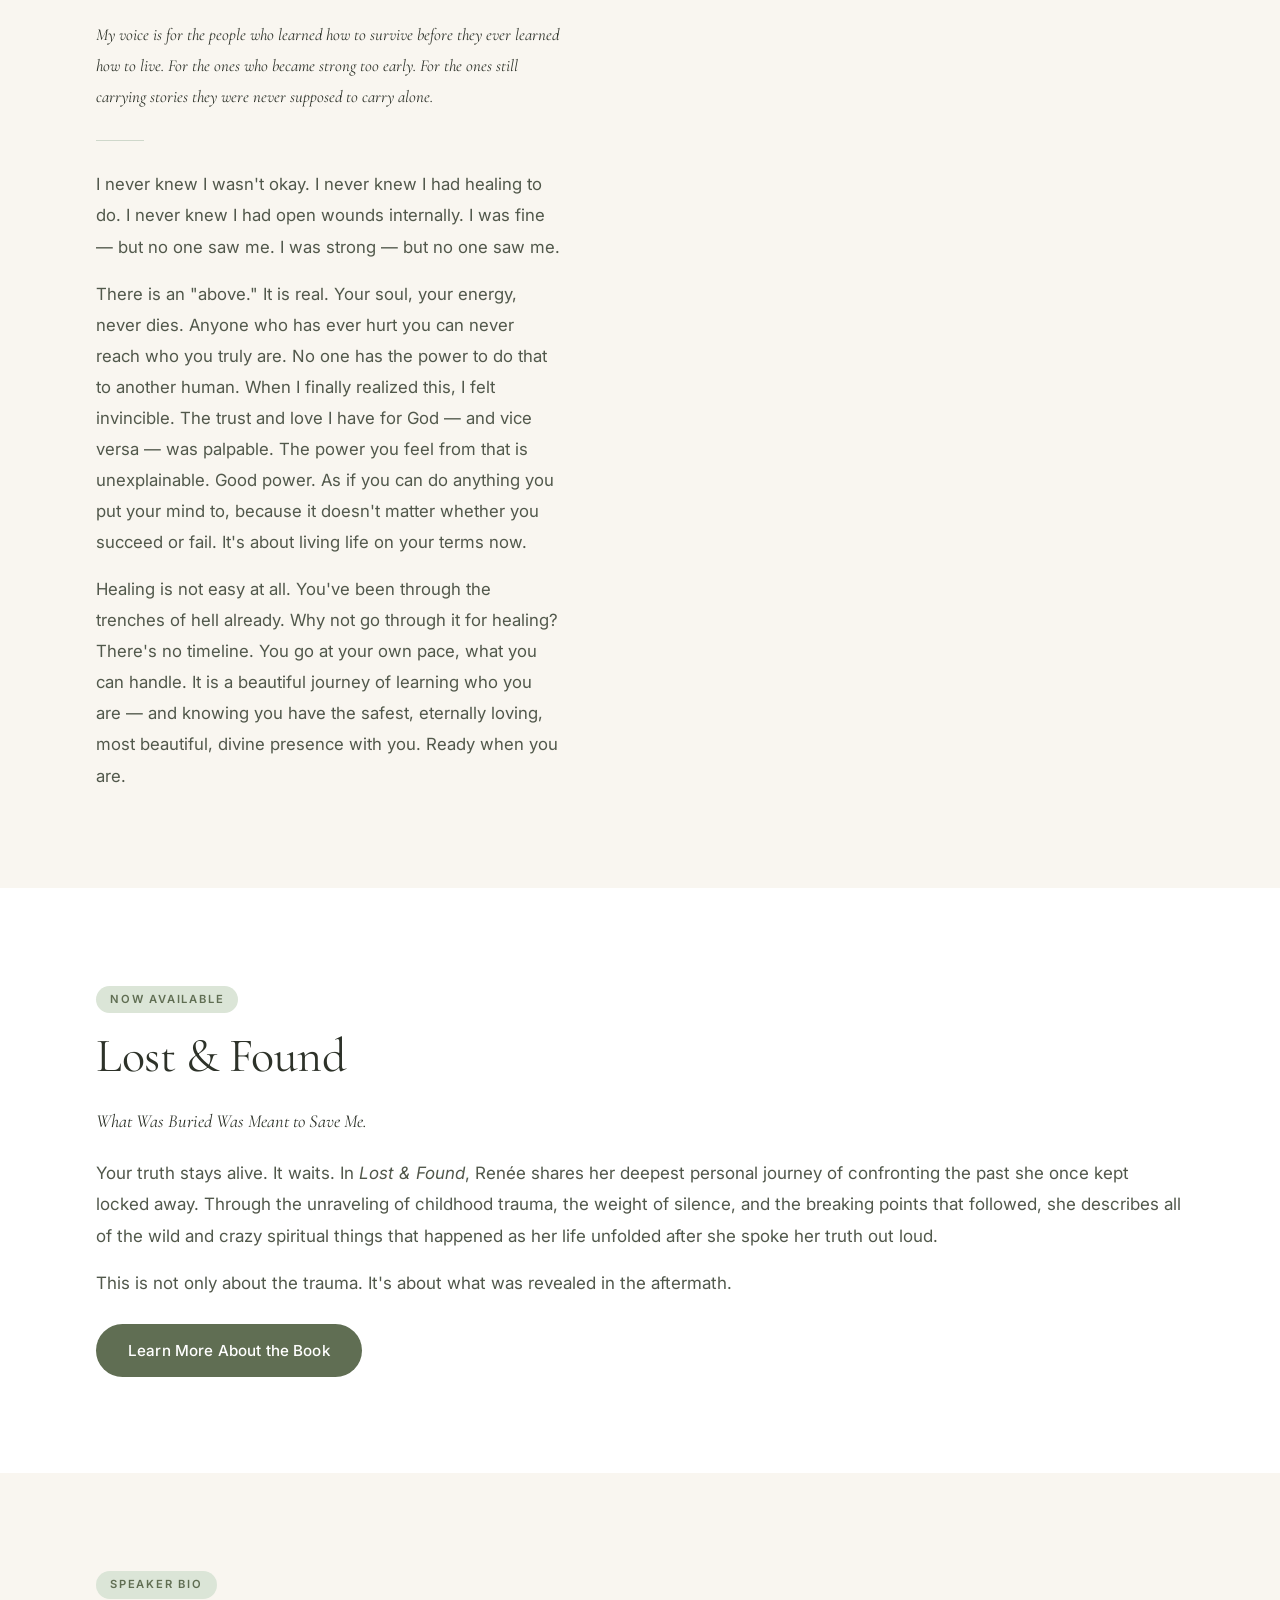
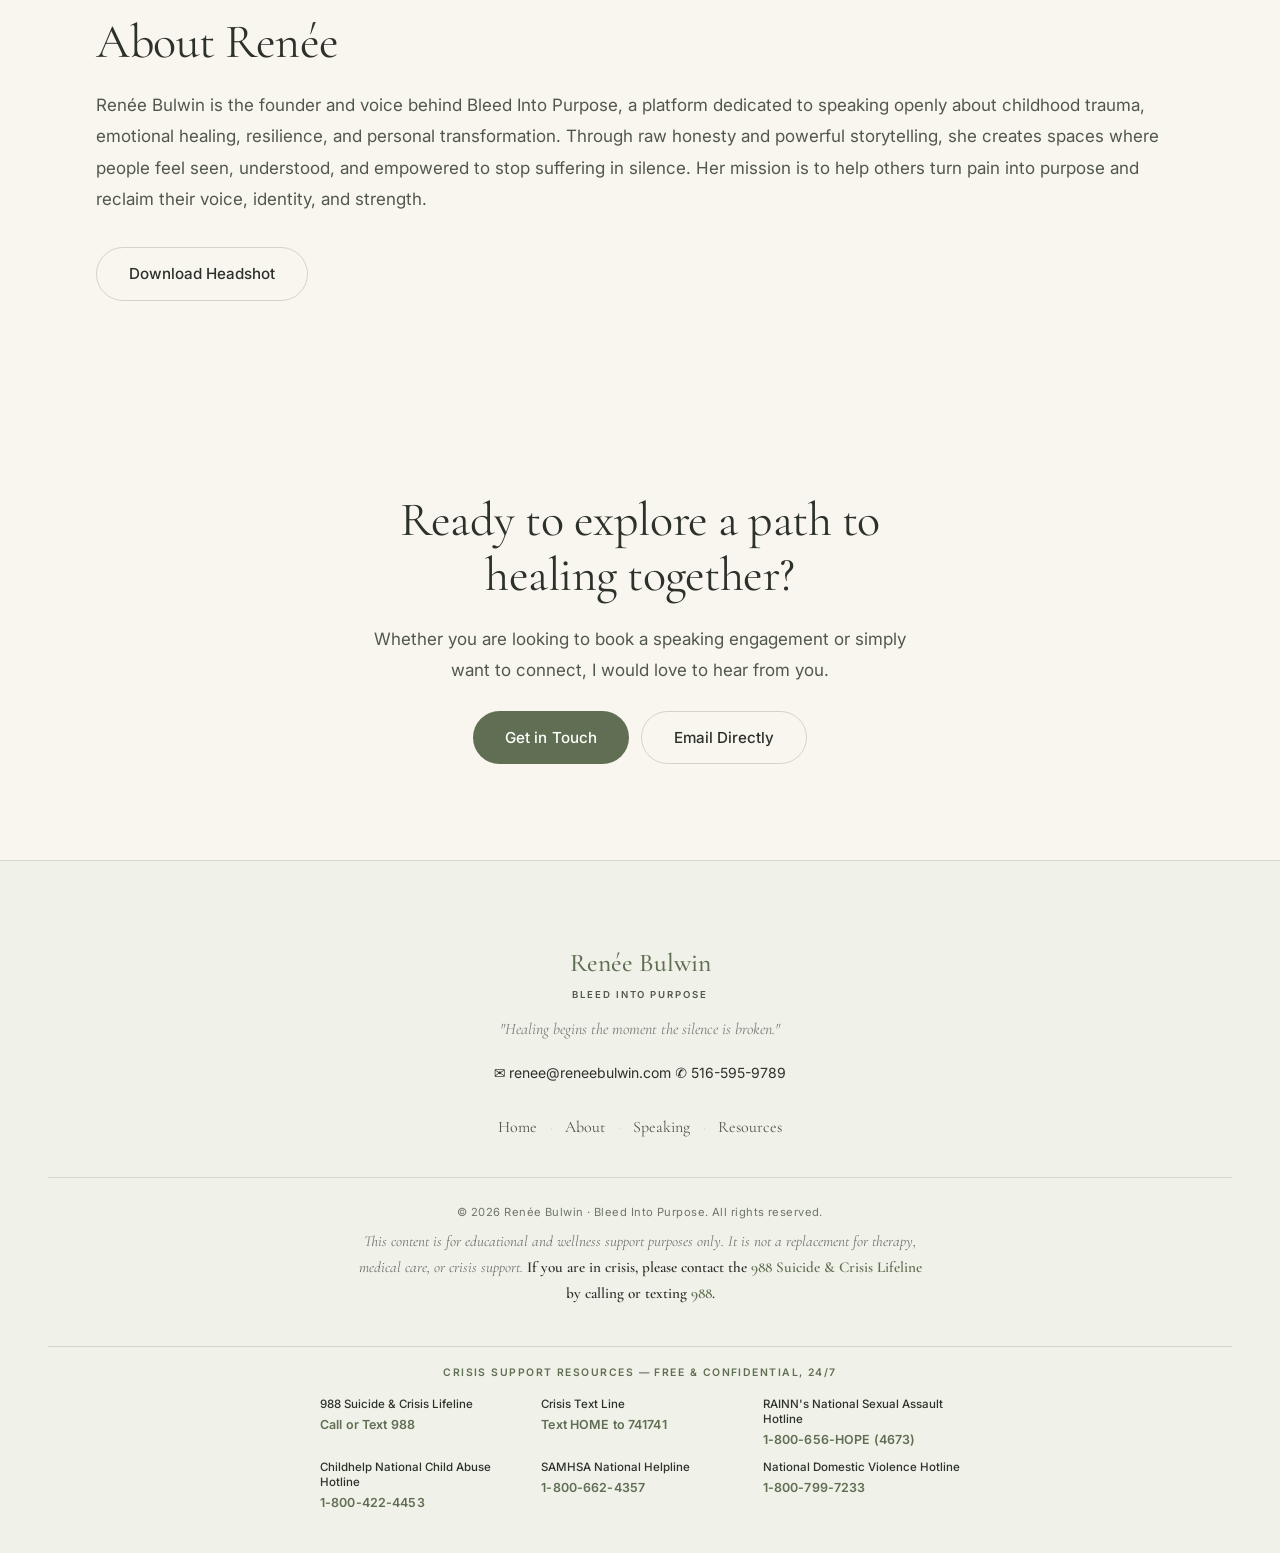
==== commit 81513fd5: "Update site copy, tagline, and nav - Change tagline to "What Was Buried Was Meant to Save Me" sitewi" ====
--- a/about.html
+++ b/about.html
@@ -68,9 +68,8 @@
             <div class="image-section-text">
               <span class="section-label">Her Story</span>
               <h2 id="story-heading">I'm Renée.</h2>
-              <p>A woman who spent years surviving in silence before realizing that silence was never where healing was meant to live.</p>
-              <p>What I speak about isn't something I studied from the outside. It's something I lived through, carried quietly, questioned, buried, and eventually faced head-on. My journey through childhood trauma, shame, self-worth, and healing became the foundation for something much bigger than pain itself. It became purpose.</p>
-              <p>In my book <em>Lost &amp; Found</em>, I share that journey in full — the unraveling, the breaking points, and the unexpected discovery waiting on the other side. What once felt like destruction slowly revealed itself as transformation.</p>
+              <p>Bleed represents the internal bleeding no one sees — what is left emotionally and mentally after childhood sexual abuse.</p>
+              <p>Purpose represents what comes after. When we are ready to see above the circumstances of abuse, and use it to help others see their true selves. No longer owned by the abuse. Using the fuel for purpose.</p>
             </div>
           </div>
         </div>
@@ -90,7 +89,6 @@
               <p>My goal is not to speak at people, but to sit beside them in truth, honesty, and understanding.</p>
               <p style="font-family:var(--serif);font-style:italic;font-size:1.05rem;color:var(--fg);">My voice is for the people who learned how to survive before they ever learned how to live. For the ones who became strong too early. For the ones still carrying stories they were never supposed to carry alone.</p>
               <hr style="width:48px;height:1px;background:var(--border);border:none;margin:28px 0;">
-              <p style="font-family:var(--serif);font-style:italic;font-size:1.15rem;color:var(--fg);line-height:1.7;">"Bleed represents the internal bleeding no one sees — what is left emotionally and mentally after childhood sexual abuse. Purpose represents what comes after. When we are ready to see above the circumstances of abuse, and use it to help others see their true selves. No longer owned by the abuse. Using the fuel for purpose."</p>
               <p>I never knew I wasn't okay. I never knew I had healing to do. I never knew I had open wounds internally. I was fine — but no one saw me. I was strong — but no one saw me.</p>
               <p>There is an "above." It is real. Your soul, your energy, never dies. Anyone who has ever hurt you can never reach who you truly are. No one has the power to do that to another human. When I finally realized this, I felt invincible. The trust and love I have for God — and vice versa — was palpable. The power you feel from that is unexplainable. Good power. As if you can do anything you put your mind to, because it doesn't matter whether you succeed or fail. It's about living life on your terms now.</p>
               <p>Healing is not easy at all. You've been through the trenches of hell already. Why not go through it for healing? There's no timeline. You go at your own pace, what you can handle. It is a beautiful journey of learning who you are — and knowing you have the safest, eternally loving, most beautiful, divine presence with you. Ready when you are.</p>
@@ -99,22 +97,12 @@
         </div>
       </section>
 
-      <!-- QUOTE -->
-      <div class="green-strip fade-in" role="complementary">
-        <div class="container">
-          <blockquote>
-            <p>"I believe healing begins the moment the silence is broken."</p>
-            <cite>— Renée Bulwin</cite>
-          </blockquote>
-        </div>
-      </div>
-
       <!-- BOOK -->
       <section id="book" class="section-pad white-bg fade-in" aria-labelledby="book-heading">
         <div class="container">
           <span class="section-label">Now Available</span>
           <h2 id="book-heading">Lost &amp; Found</h2>
-          <p style="font-family:var(--serif);font-style:italic;font-size:1.15rem;color:var(--fg);margin-bottom:20px;">What Was Buried Did Not Stay Lost.</p>
+          <p style="font-family:var(--serif);font-style:italic;font-size:1.15rem;color:var(--fg);margin-bottom:20px;">What Was Buried Was Meant to Save Me.</p>
           <p>Your truth stays alive. It waits. In <em>Lost &amp; Found</em>, Renée shares her deepest personal journey of confronting the past she once kept locked away. Through the unraveling of childhood trauma, the weight of silence, and the breaking points that followed, she describes all of the wild and crazy spiritual things that happened as her life unfolded after she spoke her truth out loud.</p>
           <p>This is not only about the trauma. It's about what was revealed in the aftermath.</p>
           <a href="#" class="btn-primary" style="margin-top:8px;">Learn More About the Book</a>
--- a/style.css
+++ b/style.css
@@ -607,6 +607,8 @@
   display: inline-flex; align-items: center; gap: 6px;
 }
 .footer-brand .footer-email:hover { color: var(--primary); }
+.footer-brand .footer-phone { font-size: .875rem; color: var(--fg); display: inline-flex; align-items: center; gap: 6px; margin-top: 4px; }
+.footer-brand .footer-phone:hover { color: var(--primary); }
 
 /* Horizontal nav — all links in one centered row with separators */
 .footer-nav-row {
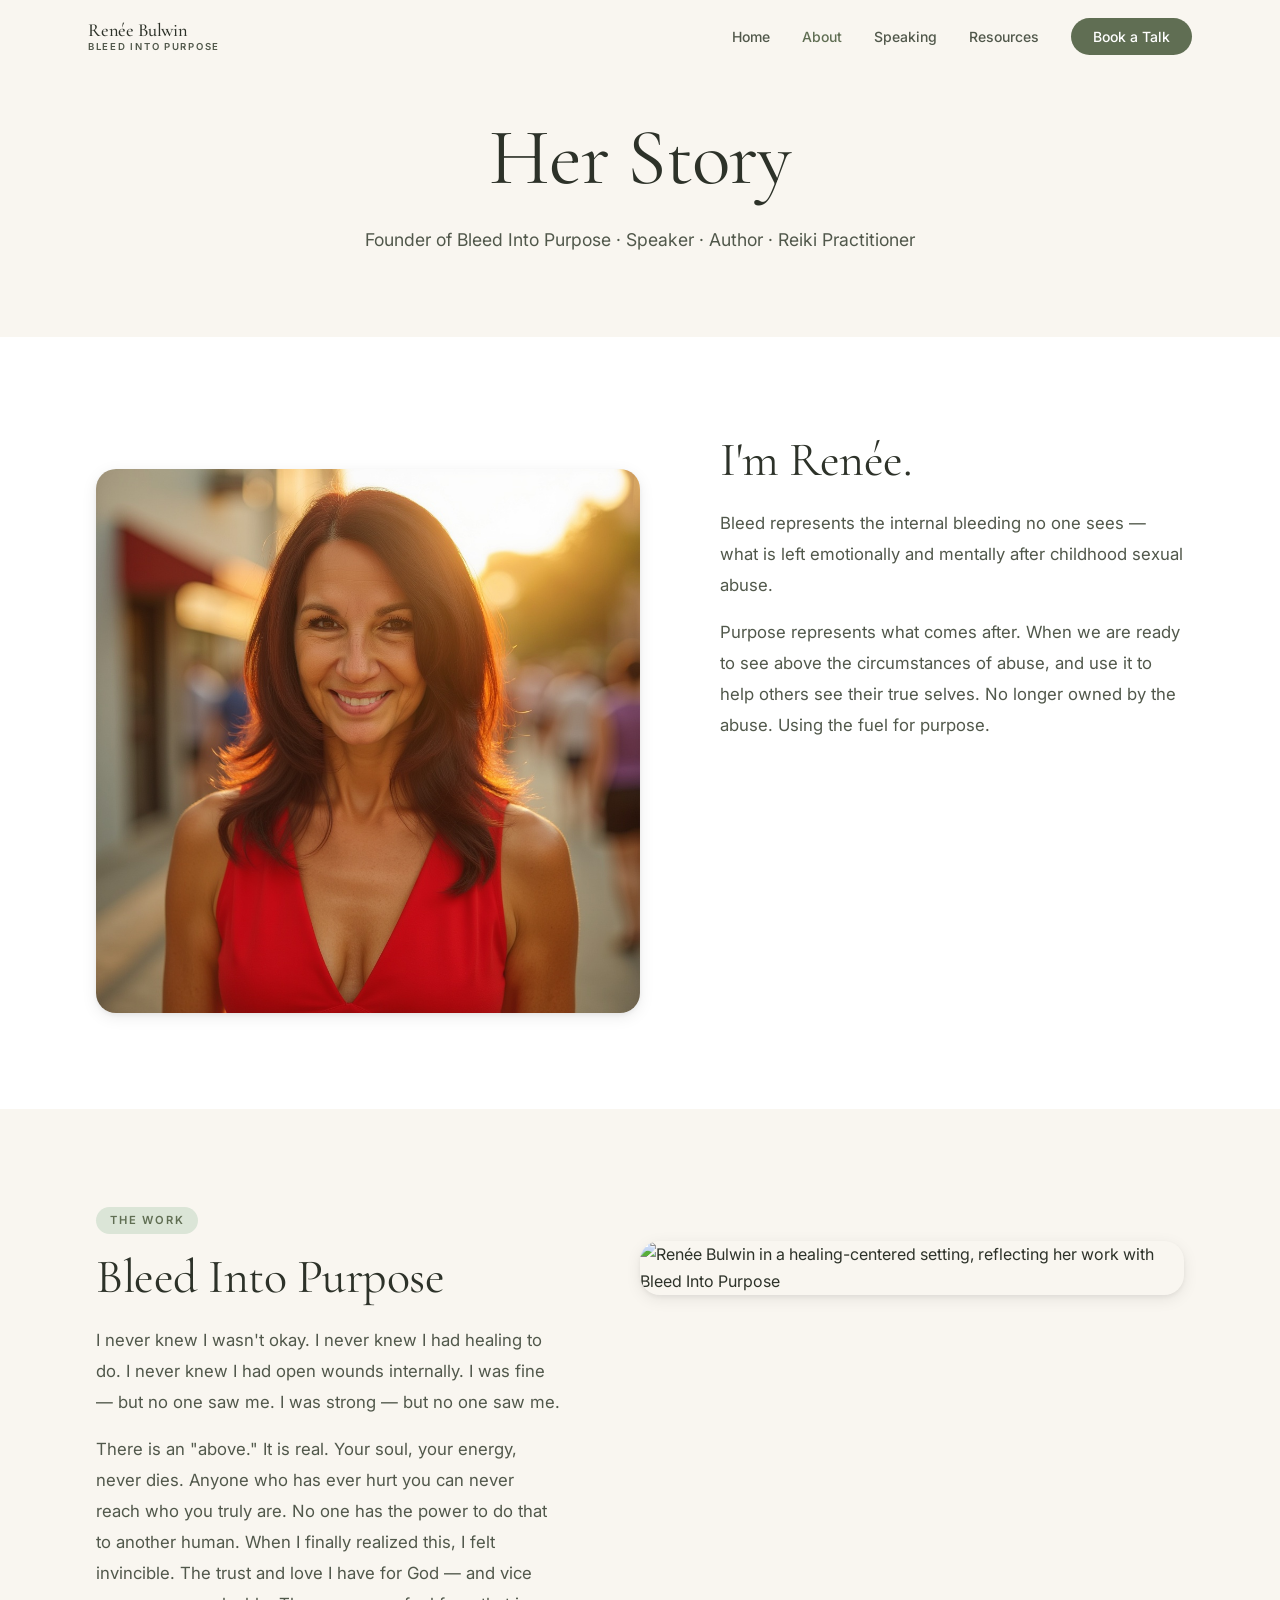
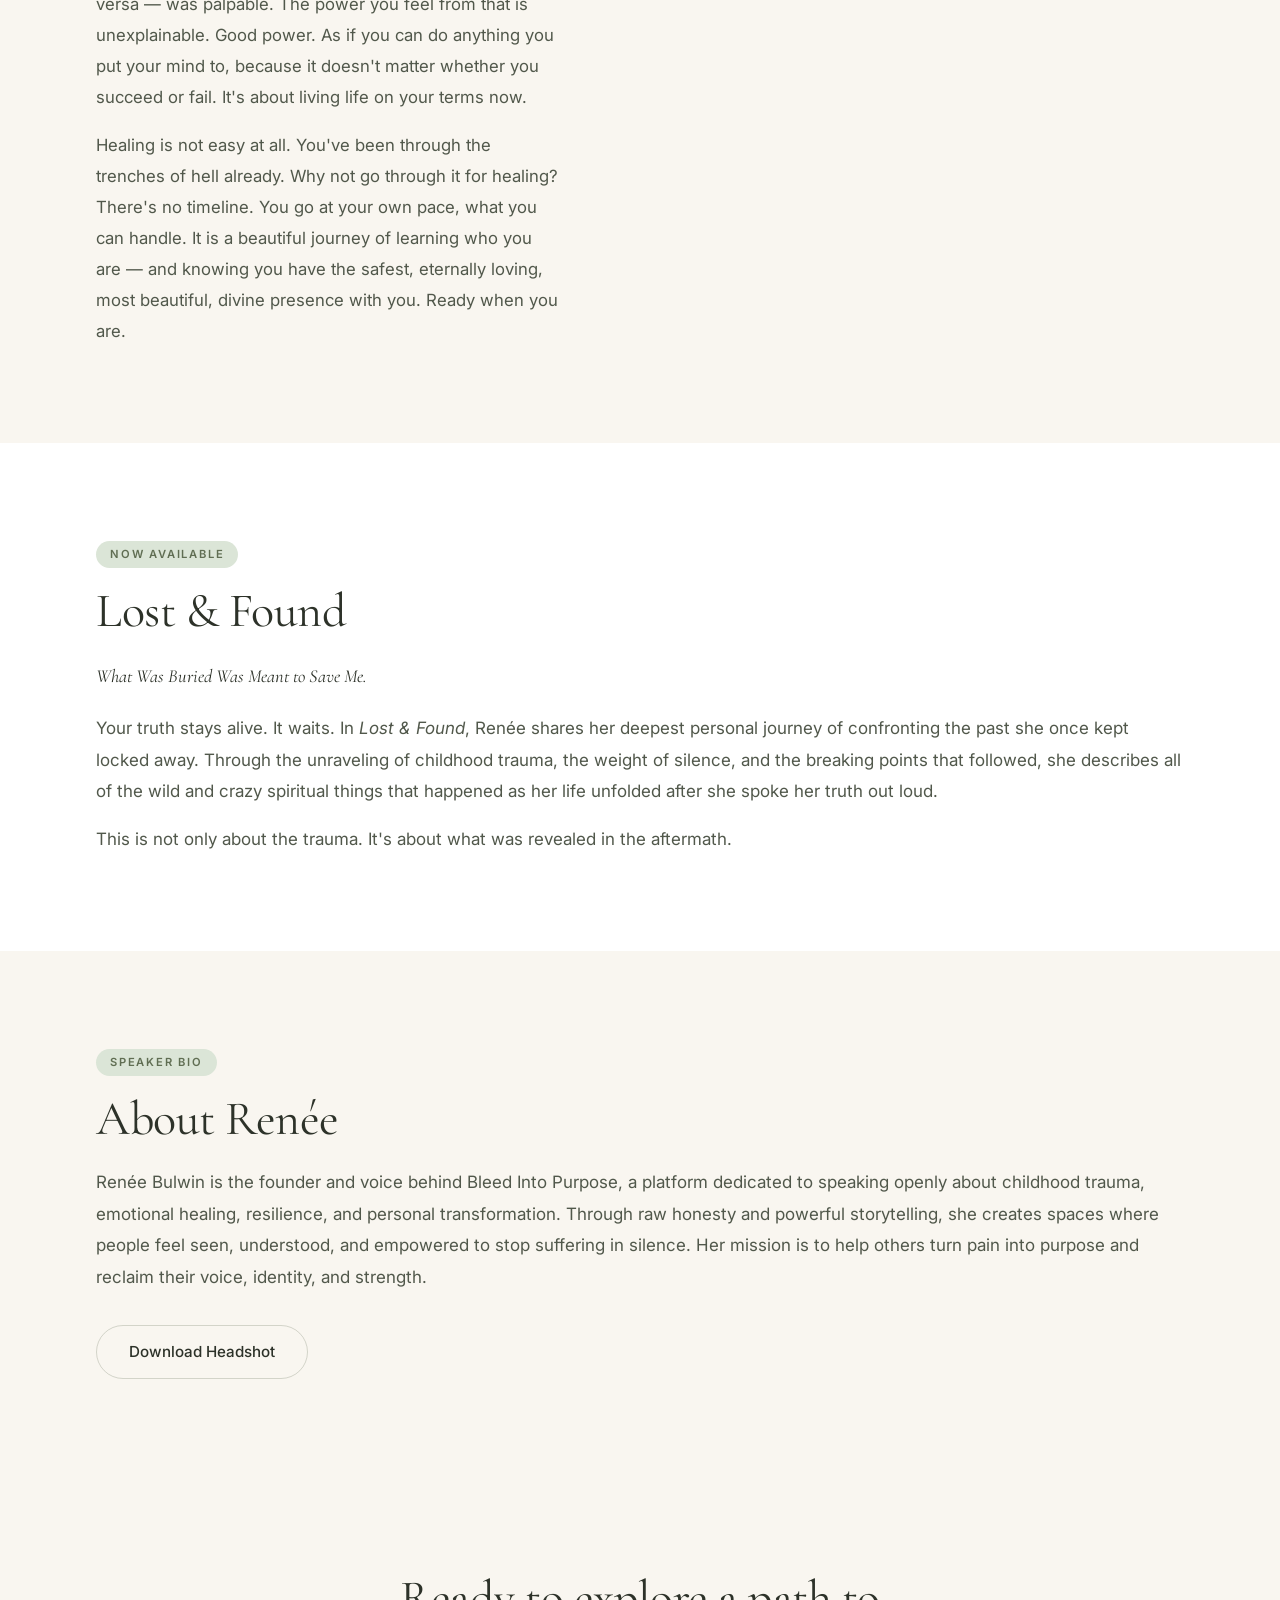
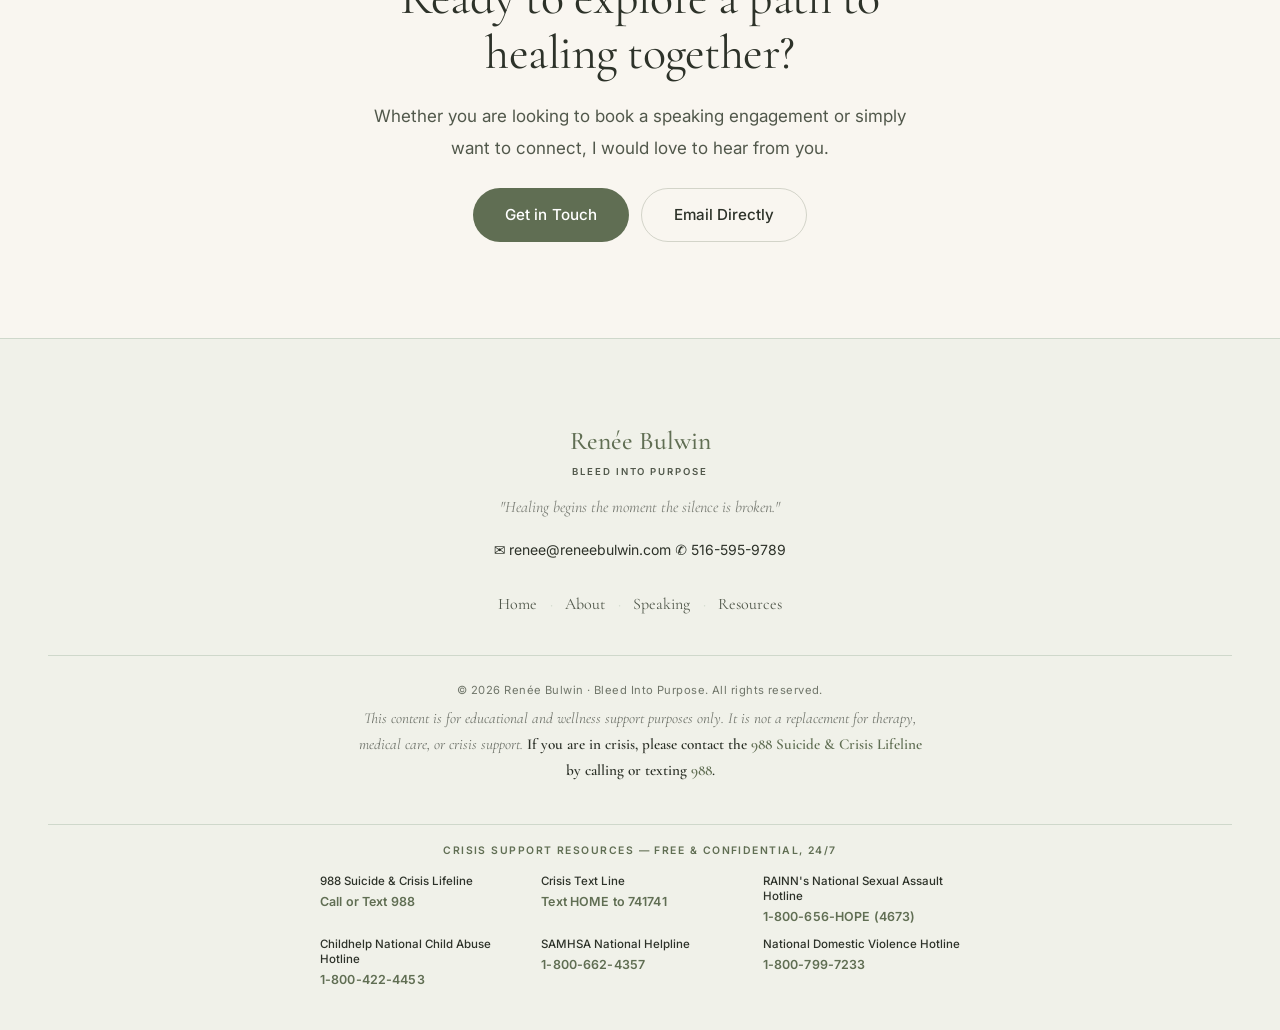
==== commit 4b9b76c5: "Remove repeated labels, text, and buttons across the site - Drop the pill label above each inner pag" ====
--- a/about.html
+++ b/about.html
@@ -53,7 +53,6 @@
 
       <!-- PAGE HEADER -->
       <div class="page-header">
-        <span class="section-label">About Renée Bulwin</span>
         <h1>Her Story</h1>
         <p>Founder of Bleed Into Purpose · Speaker · Author · Reiki Practitioner</p>
       </div>
@@ -66,8 +65,7 @@
               <img src="images/renee-about.jpg" alt="Portrait of Renée Bulwin, founder of Bleed Into Purpose, smiling warmly">
             </div>
             <div class="image-section-text">
-              <span class="section-label">Her Story</span>
-              <h2 id="story-heading">I'm Renée.</h2>
+                  <h2 id="story-heading">I'm Renée.</h2>
               <p>Bleed represents the internal bleeding no one sees — what is left emotionally and mentally after childhood sexual abuse.</p>
               <p>Purpose represents what comes after. When we are ready to see above the circumstances of abuse, and use it to help others see their true selves. No longer owned by the abuse. Using the fuel for purpose.</p>
             </div>
@@ -85,10 +83,6 @@
             <div class="image-section-text">
               <span class="section-label">The Work</span>
               <h2 id="bip-heading">Bleed Into Purpose</h2>
-              <p>Through Bleed Into Purpose, I speak openly about the realities many people are afraid to say out loud — the emotional aftermath of trauma, the feeling of being discarded, the masks we wear to appear "fine," and the exhausting weight of pretending.</p>
-              <p>My goal is not to speak at people, but to sit beside them in truth, honesty, and understanding.</p>
-              <p style="font-family:var(--serif);font-style:italic;font-size:1.05rem;color:var(--fg);">My voice is for the people who learned how to survive before they ever learned how to live. For the ones who became strong too early. For the ones still carrying stories they were never supposed to carry alone.</p>
-              <hr style="width:48px;height:1px;background:var(--border);border:none;margin:28px 0;">
               <p>I never knew I wasn't okay. I never knew I had healing to do. I never knew I had open wounds internally. I was fine — but no one saw me. I was strong — but no one saw me.</p>
               <p>There is an "above." It is real. Your soul, your energy, never dies. Anyone who has ever hurt you can never reach who you truly are. No one has the power to do that to another human. When I finally realized this, I felt invincible. The trust and love I have for God — and vice versa — was palpable. The power you feel from that is unexplainable. Good power. As if you can do anything you put your mind to, because it doesn't matter whether you succeed or fail. It's about living life on your terms now.</p>
               <p>Healing is not easy at all. You've been through the trenches of hell already. Why not go through it for healing? There's no timeline. You go at your own pace, what you can handle. It is a beautiful journey of learning who you are — and knowing you have the safest, eternally loving, most beautiful, divine presence with you. Ready when you are.</p>
@@ -105,7 +99,6 @@
           <p style="font-family:var(--serif);font-style:italic;font-size:1.15rem;color:var(--fg);margin-bottom:20px;">What Was Buried Was Meant to Save Me.</p>
           <p>Your truth stays alive. It waits. In <em>Lost &amp; Found</em>, Renée shares her deepest personal journey of confronting the past she once kept locked away. Through the unraveling of childhood trauma, the weight of silence, and the breaking points that followed, she describes all of the wild and crazy spiritual things that happened as her life unfolded after she spoke her truth out loud.</p>
           <p>This is not only about the trauma. It's about what was revealed in the aftermath.</p>
-          <a href="#" class="btn-primary" style="margin-top:8px;">Learn More About the Book</a>
         </div>
       </section>
 
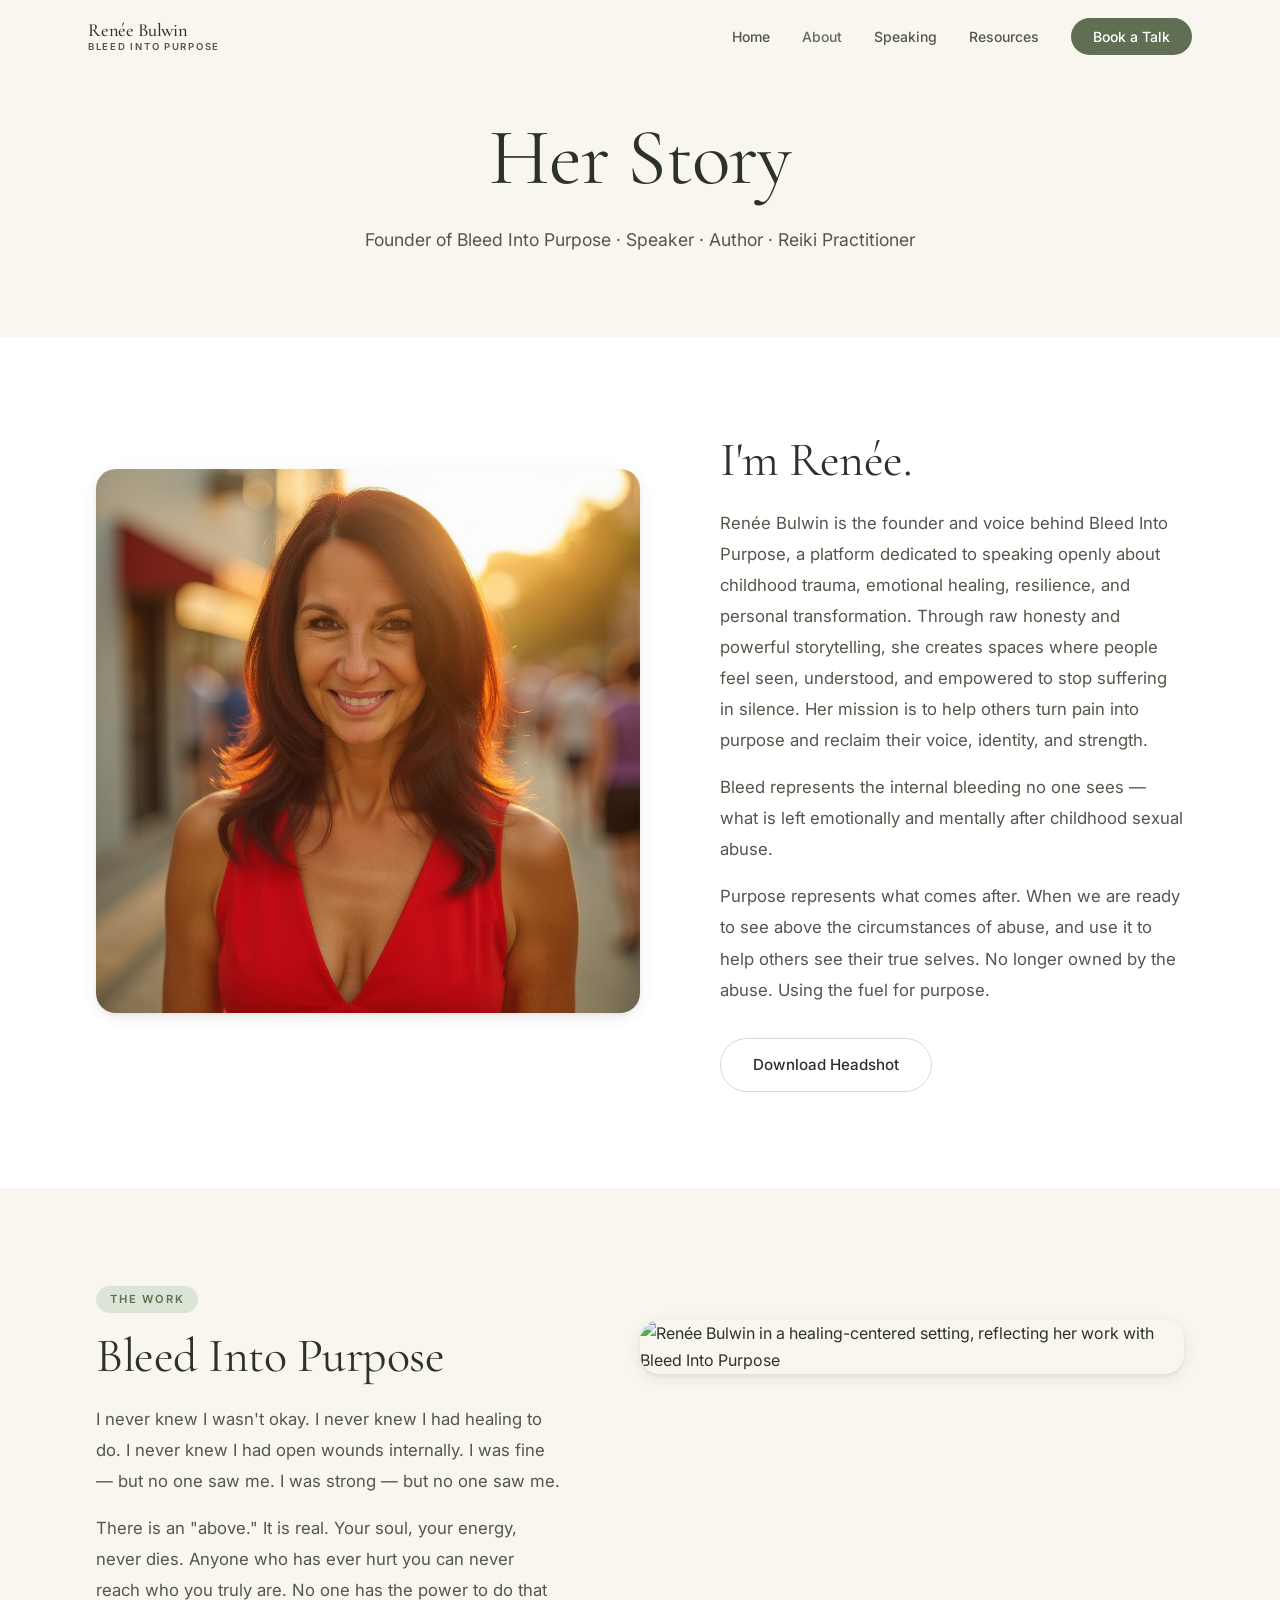
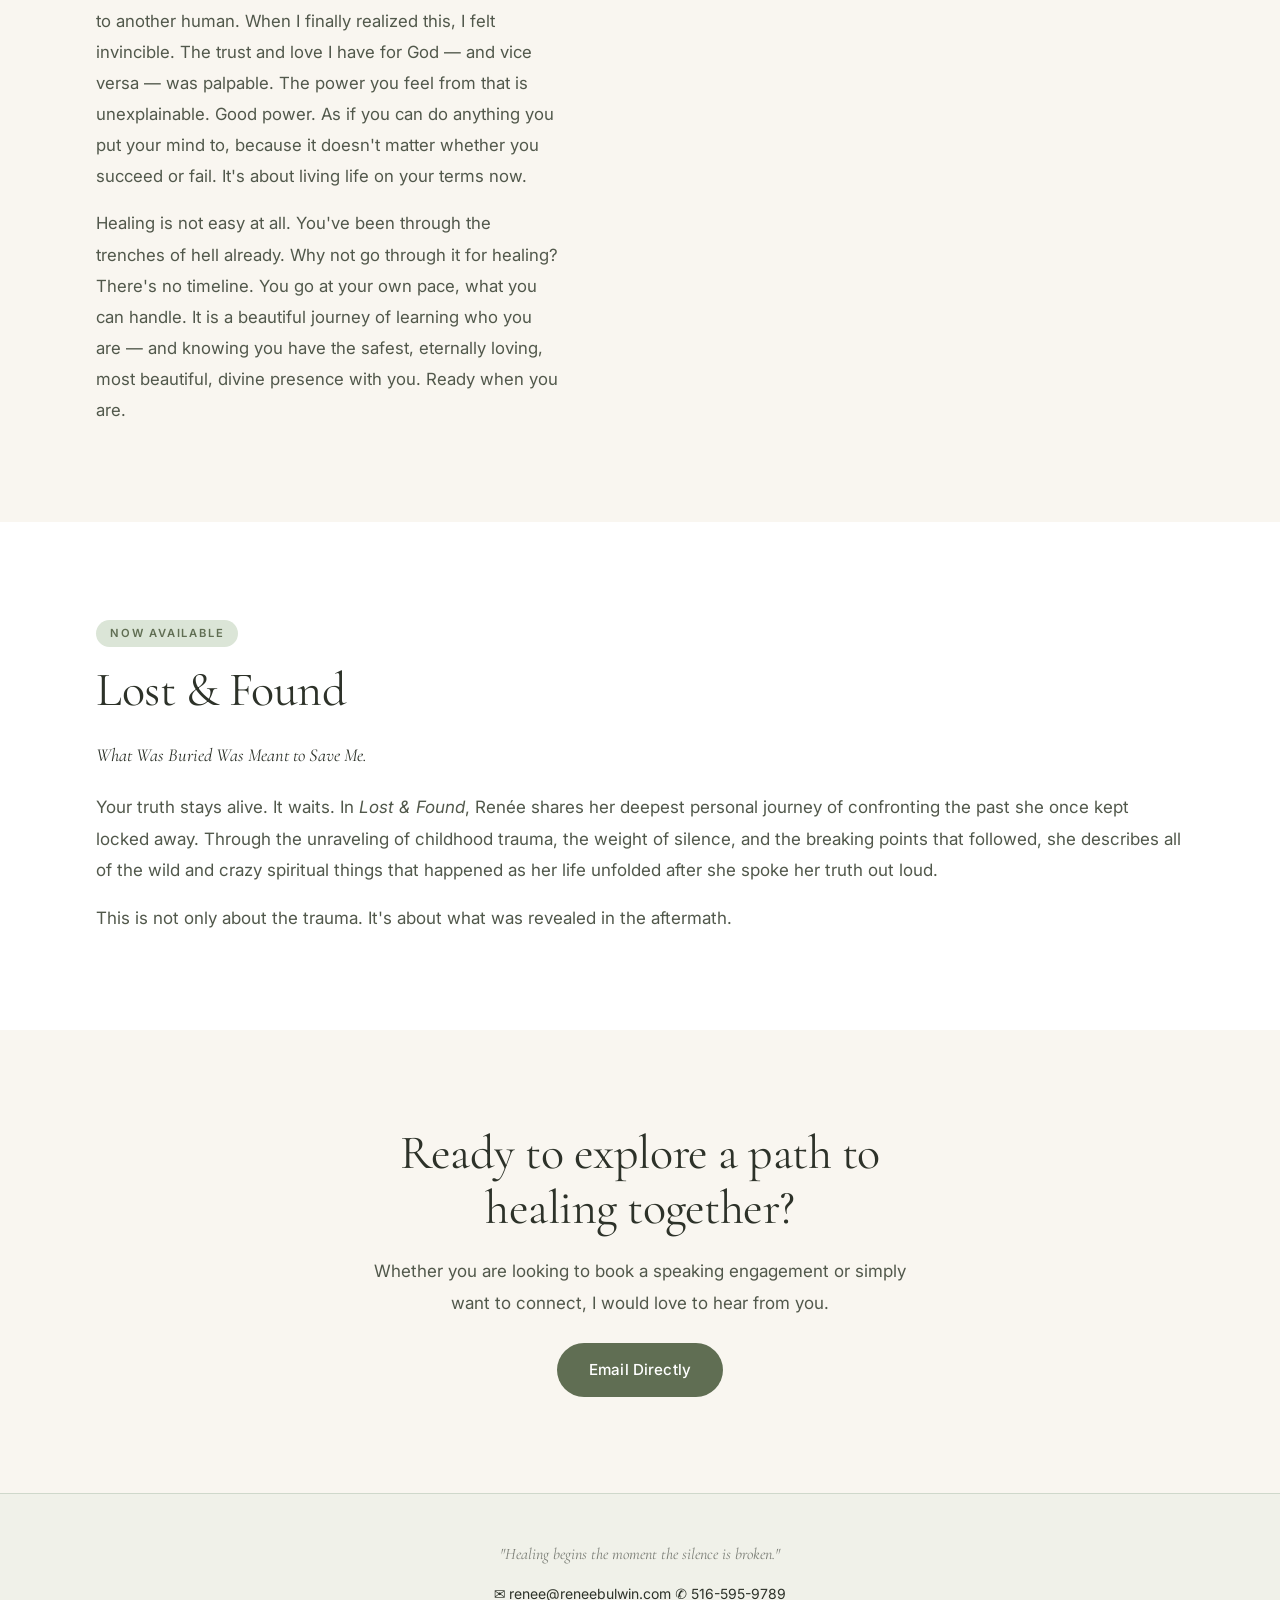
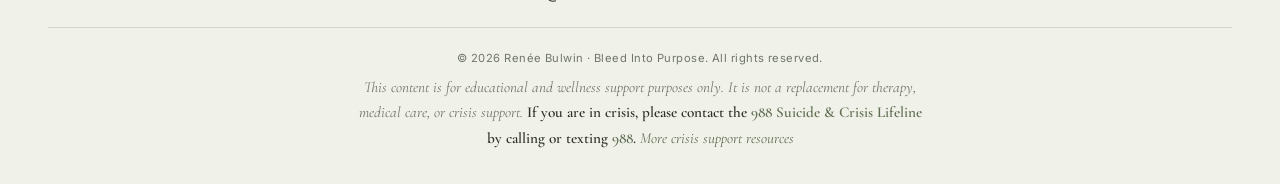
==== commit 0fdd02f7: "Give every button one job, tighten the phone menu, and tidy About, Speaking and Resources - Buttons:" ====
--- a/about.html
+++ b/about.html
@@ -65,9 +65,11 @@
               <img src="images/renee-about.jpg" alt="Portrait of Renée Bulwin, founder of Bleed Into Purpose, smiling warmly">
             </div>
             <div class="image-section-text">
-                  <h2 id="story-heading">I'm Renée.</h2>
+              <h2 id="story-heading">I'm Renée.</h2>
+              <p>Renée Bulwin is the founder and voice behind Bleed Into Purpose, a platform dedicated to speaking openly about childhood trauma, emotional healing, resilience, and personal transformation. Through raw honesty and powerful storytelling, she creates spaces where people feel seen, understood, and empowered to stop suffering in silence. Her mission is to help others turn pain into purpose and reclaim their voice, identity, and strength.</p>
               <p>Bleed represents the internal bleeding no one sees — what is left emotionally and mentally after childhood sexual abuse.</p>
               <p>Purpose represents what comes after. When we are ready to see above the circumstances of abuse, and use it to help others see their true selves. No longer owned by the abuse. Using the fuel for purpose.</p>
+              <a href="images/renee-headshot-full.jpg" download="Renee-Bulwin-Headshot.jpg" class="btn-outline" style="margin-top:16px;" aria-label="Download Renée Bulwin official headshot">Download Headshot</a>
             </div>
           </div>
         </div>
@@ -102,22 +104,12 @@
         </div>
       </section>
 
-      <!-- SPEAKER BIO -->
-      <section class="section-pad cream-bg fade-in" aria-labelledby="bio-heading">
-        <div class="container">
-          <span class="section-label">Speaker Bio</span>
-          <h2 id="bio-heading">About Renée</h2>
-          <p>Renée Bulwin is the founder and voice behind Bleed Into Purpose, a platform dedicated to speaking openly about childhood trauma, emotional healing, resilience, and personal transformation. Through raw honesty and powerful storytelling, she creates spaces where people feel seen, understood, and empowered to stop suffering in silence. Her mission is to help others turn pain into purpose and reclaim their voice, identity, and strength.</p>
-          <a href="images/renee-headshot-full.jpg" download="Renee-Bulwin-Headshot.jpg" class="btn-outline" style="margin-top:16px;" aria-label="Download Renée Bulwin official headshot">Download Headshot</a>
-        </div>
-      </section>
-
       <!-- CTA -->
       <div id="shared-cta"
         data-heading="Ready to explore a path to healing together?"
         data-body="Whether you are looking to book a speaking engagement or simply want to connect, I would love to hear from you."
         data-bg="cream-bg"
-        data-buttons='[{"href":"booking.html","label":"Get in Touch","style":"primary"},{"href":"mailto:renee@reneebulwin.com","label":"Email Directly","style":"outline"}]'>
+        data-buttons='[{"href":"mailto:renee@reneebulwin.com","label":"Email Directly","style":"primary"}]'>
       </div>
 
     </main>
--- a/style.css
+++ b/style.css
@@ -164,17 +164,19 @@
 .nav-toggle[aria-expanded="true"] span:nth-child(2) { opacity: 0; }
 .nav-toggle[aria-expanded="true"] span:nth-child(3) { transform: translateY(-7px) rotate(-45deg); }
 
-/* Mobile nav overlay — full-screen, centred links */
+/* Mobile nav overlay — full-screen, links stacked just under the header.
+   Sits below the header (z 100) so the brand and close button stay visible. */
 .nav-menu {
   display: none; position: fixed; inset: 0;
-  background: var(--bg); z-index: 200;
-  flex-direction: column; align-items: center; justify-content: center;
-  gap: 32px; padding: 80px var(--px) 40px;
+  background: var(--bg); z-index: 90;
+  flex-direction: column; align-items: center; justify-content: flex-start;
+  gap: 4px; padding: 112px var(--px) 40px;
 }
 .nav-menu.open { display: flex; }
 .nav-menu a {
-  font-family: var(--serif); font-size: 2.2rem; font-weight: 400;
+  font-family: var(--serif); font-size: 1.75rem; font-weight: 400;
   color: var(--muted-fg); letter-spacing: -.01em; transition: color .2s;
+  padding: 6px 16px; min-height: 44px; display: inline-flex; align-items: center;
 }
 .nav-menu a:hover,
 .nav-menu a[aria-current="page"] { color: var(--primary); }
@@ -182,7 +184,7 @@
   font-family: var(--sans); font-size: 1rem; font-weight: 500;
   background: var(--primary); color: #fff;
   padding: 16px 40px; border-radius: var(--r-full);
-  margin-top: 8px; display: inline-flex; align-items: center;
+  margin-top: 16px; display: inline-flex; align-items: center;
   transition: background .2s;
 }
 .nav-menu .btn-menu:hover { background: var(--primary-h); color: #fff; }
@@ -432,12 +434,15 @@
 /* ═══════════════════════════════════════════════════════════
    AUDIENCE LIST — speaking page
 ════════════════════════════════════════════════════════════ */
-.audience-list { list-style: none; display: flex; flex-direction: column; gap: 8px; margin-top: 20px; }
+/* Plain bulleted text, no boxes, so the items don't read as buttons */
+.audience-list {
+  list-style: none; margin-top: 20px;
+  display: grid; grid-template-columns: 1fr; gap: 10px 40px;
+}
+@media (min-width: 768px) { .audience-list { grid-template-columns: repeat(2, 1fr); max-width: 760px; } }
 .audience-list li {
   display: flex; align-items: center; gap: 12px;
-  font-size: .975rem; color: var(--muted-fg);
-  padding: 10px 14px;
-  background: var(--card); border: 1px solid var(--border); border-radius: var(--r-md);
+  font-size: 1.0625rem; color: var(--muted-fg); line-height: 1.6;
 }
 .audience-list li::before {
   content: ''; width: 6px; height: 6px; border-radius: 50%;
@@ -577,30 +582,22 @@
 .site-footer {
   background: hsla(100,22%,87%,.3);
   border-top: 1px solid var(--border);
-  padding: 64px var(--px) 32px;
-}
-@media (min-width: 768px) { .site-footer { padding: 80px var(--px-md) 40px; } }
-
-/* ── FOOTER TOP — centered brand block + horizontal nav ── */
+  padding: 40px var(--px) 28px;
+}
+@media (min-width: 768px) { .site-footer { padding: 48px var(--px-md) 32px; } }
+
+/* ── FOOTER TOP — centered quote + contact ── */
 .footer-top {
   max-width: var(--max); margin: 0 auto;
   display: flex; flex-direction: column; align-items: center;
-  text-align: center; gap: 24px;
-  padding-bottom: 32px;
+  text-align: center;
+  padding-bottom: 20px;
   border-bottom: 1px solid var(--border);
-  margin-bottom: 24px;
-}
-.footer-brand .name {
-  font-family: var(--serif); font-size: 1.6rem; font-weight: 500;
-  color: var(--primary); display: block; margin-bottom: 2px;
-}
-.footer-brand .tagline {
-  font-size: .6rem; font-weight: 600; letter-spacing: .2em;
-  text-transform: uppercase; color: var(--muted-fg); display: block; margin-bottom: 14px;
+  margin-bottom: 20px;
 }
 .footer-brand .quote {
   font-family: var(--serif); font-style: italic; font-size: 1rem;
-  color: hsla(93,10%,18%,.6); margin-bottom: 14px; line-height: 1.6;
+  color: hsla(93,10%,18%,.6); margin-bottom: 10px; line-height: 1.6;
 }
 .footer-brand .footer-email {
   font-size: .875rem; color: var(--fg);
@@ -610,29 +607,6 @@
 .footer-brand .footer-phone { font-size: .875rem; color: var(--fg); display: inline-flex; align-items: center; gap: 6px; margin-top: 4px; }
 .footer-brand .footer-phone:hover { color: var(--primary); }
 
-/* Horizontal nav — all links in one centered row with separators */
-.footer-nav-row {
-  display: flex; flex-wrap: wrap;
-  justify-content: center; align-items: center;
-  gap: 0;
-}
-.footer-nav-link {
-  font-family: var(--serif);
-  font-size: 1rem; font-weight: 400;
-  color: var(--muted-fg); text-decoration: none;
-  transition: color .2s;
-  padding: 4px 14px;
-  position: relative;
-}
-/* Dot separator between links */
-.footer-nav-link + .footer-nav-link::before {
-  content: '·';
-  position: absolute; left: 0;
-  transform: translateX(-50%);
-  color: var(--border);
-  pointer-events: none;
-}
-.footer-nav-link:hover { color: var(--primary); }
 .footer-bottom {
   max-width: var(--max); margin: 0 auto;
   display: flex; flex-direction: column; gap: 12px;
@@ -676,56 +650,14 @@
   html { scroll-behavior: auto; }
 }
 
-/* ── FOOTER CRISIS GRID ──────────────────────────────────
-   Compact two-column grid for crisis hotlines in the footer.
-   Visually separated from the legal text above it.
-──────────────────────────────────────────────────────────── */
-.footer-legal-row { margin-bottom: 20px; }
+/* ── CRISIS SUPPORT — resources page, two columns from tablet up ── */
+.crisis-grid { display: grid; grid-template-columns: 1fr; gap: 20px; }
+@media (min-width: 768px) { .crisis-grid { grid-template-columns: repeat(2, 1fr); gap: 24px; } }
+.crisis-grid > * { min-width: 0; }
+
+/* ── FOOTER LEGAL ROW — copyright + disclaimer ── */
 .footer-legal-row p { margin-bottom: 6px; }
-
-.footer-crisis-block {
-  border-top: 1px solid var(--border);
-  padding-top: 16px;
-  margin-top: 8px;
-}
-.footer-crisis-heading {
-  font-size: .65rem !important;
-  font-weight: 600 !important;
-  letter-spacing: .14em;
-  text-transform: uppercase;
-  color: var(--primary) !important;
-  margin-bottom: 14px !important;
-}
-.footer-crisis-grid {
-  display: grid;
-  grid-template-columns: repeat(2, 1fr);
-  gap: 10px 24px;
-  max-width: 640px;
-  margin: 0 auto;
-  text-align: left;
-}
-@media (min-width: 768px) {
-  .footer-crisis-grid { grid-template-columns: repeat(3, 1fr); }
-}
-.footer-crisis-item {
-  display: flex;
-  flex-direction: column;
-  gap: 2px;
-}
-.footer-crisis-label {
-  font-size: .72rem;
-  font-weight: 500;
-  color: var(--fg);
-  line-height: 1.3;
-}
-.footer-crisis-number {
-  font-size: .78rem;
-  font-weight: 600;
-  color: var(--primary);
-  text-decoration: none;
-  letter-spacing: .01em;
-}
-.footer-crisis-number:hover { color: var(--primary-h); text-decoration: underline; }
+.footer-legal-row p:last-child { margin-bottom: 0; }
 
 /* Skip-to-content scroll target — clears the fixed nav bar */
 #main-content { scroll-margin-top: 88px; }
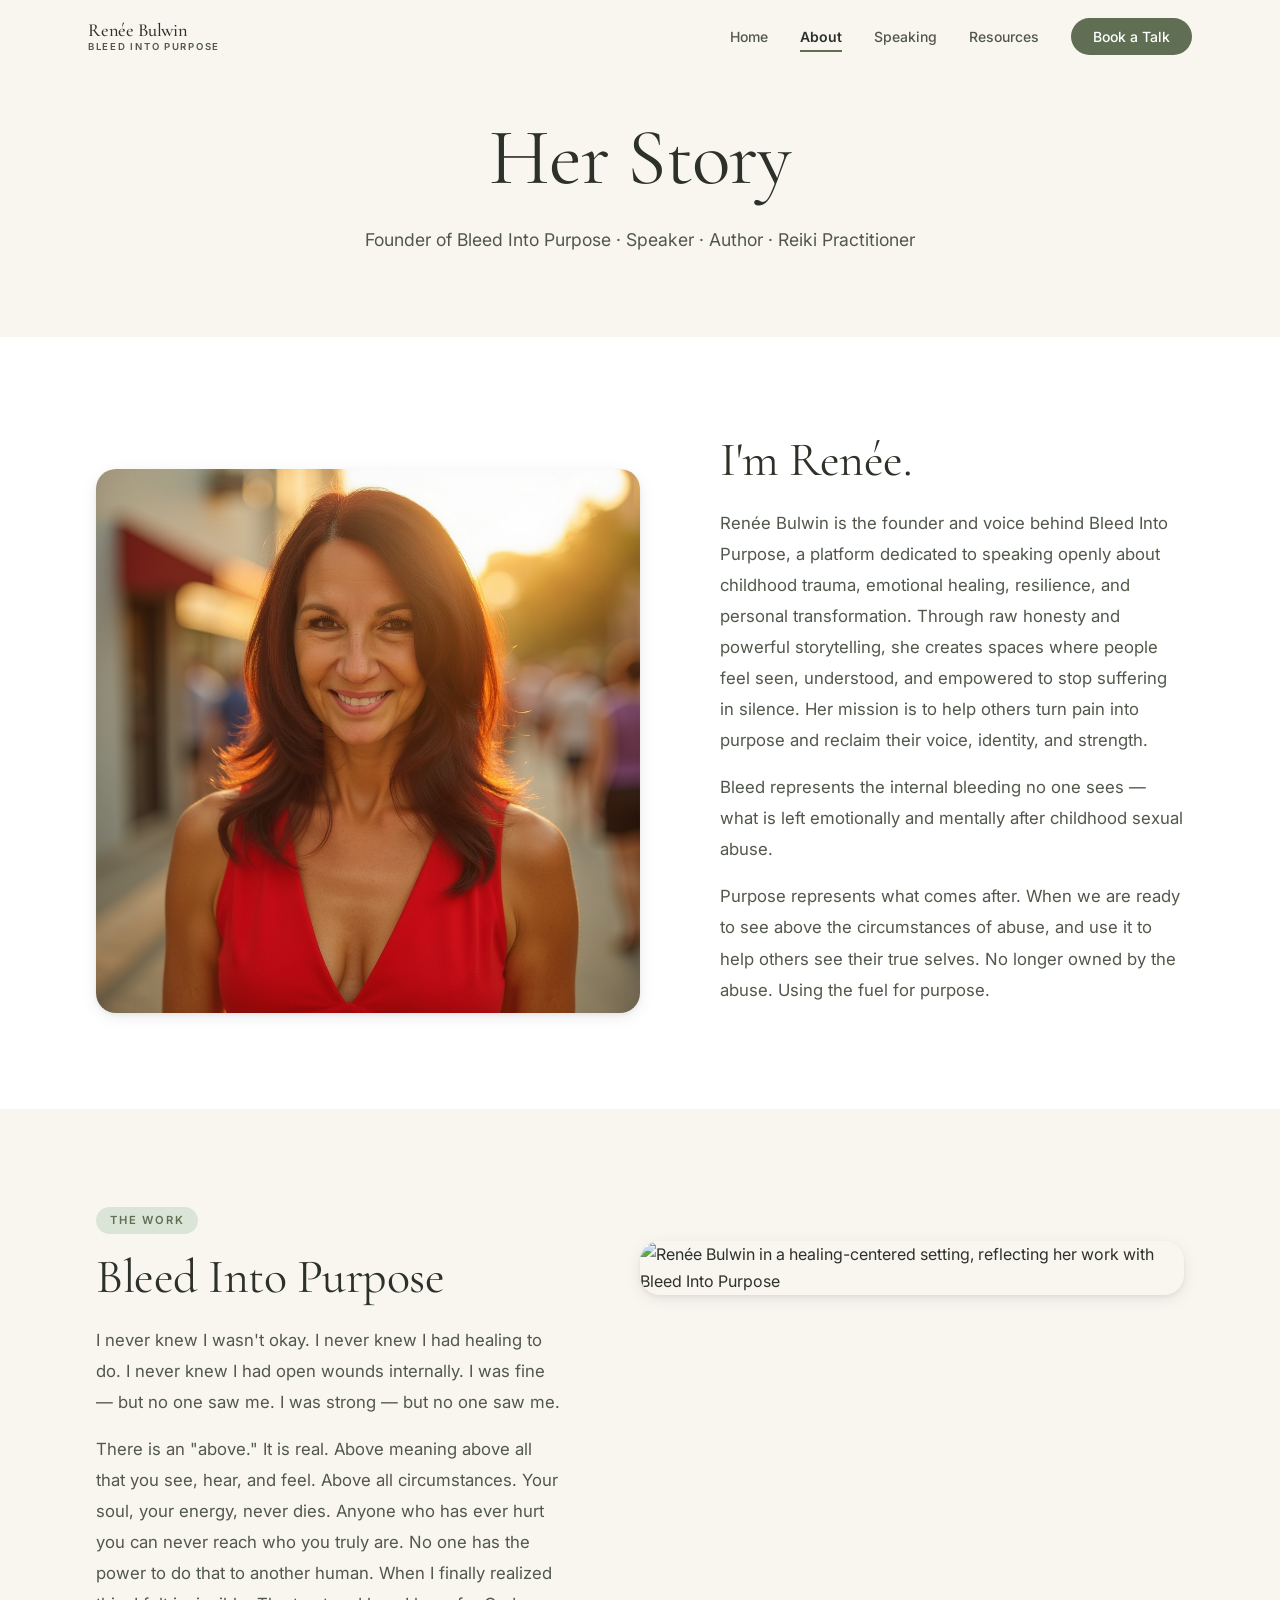
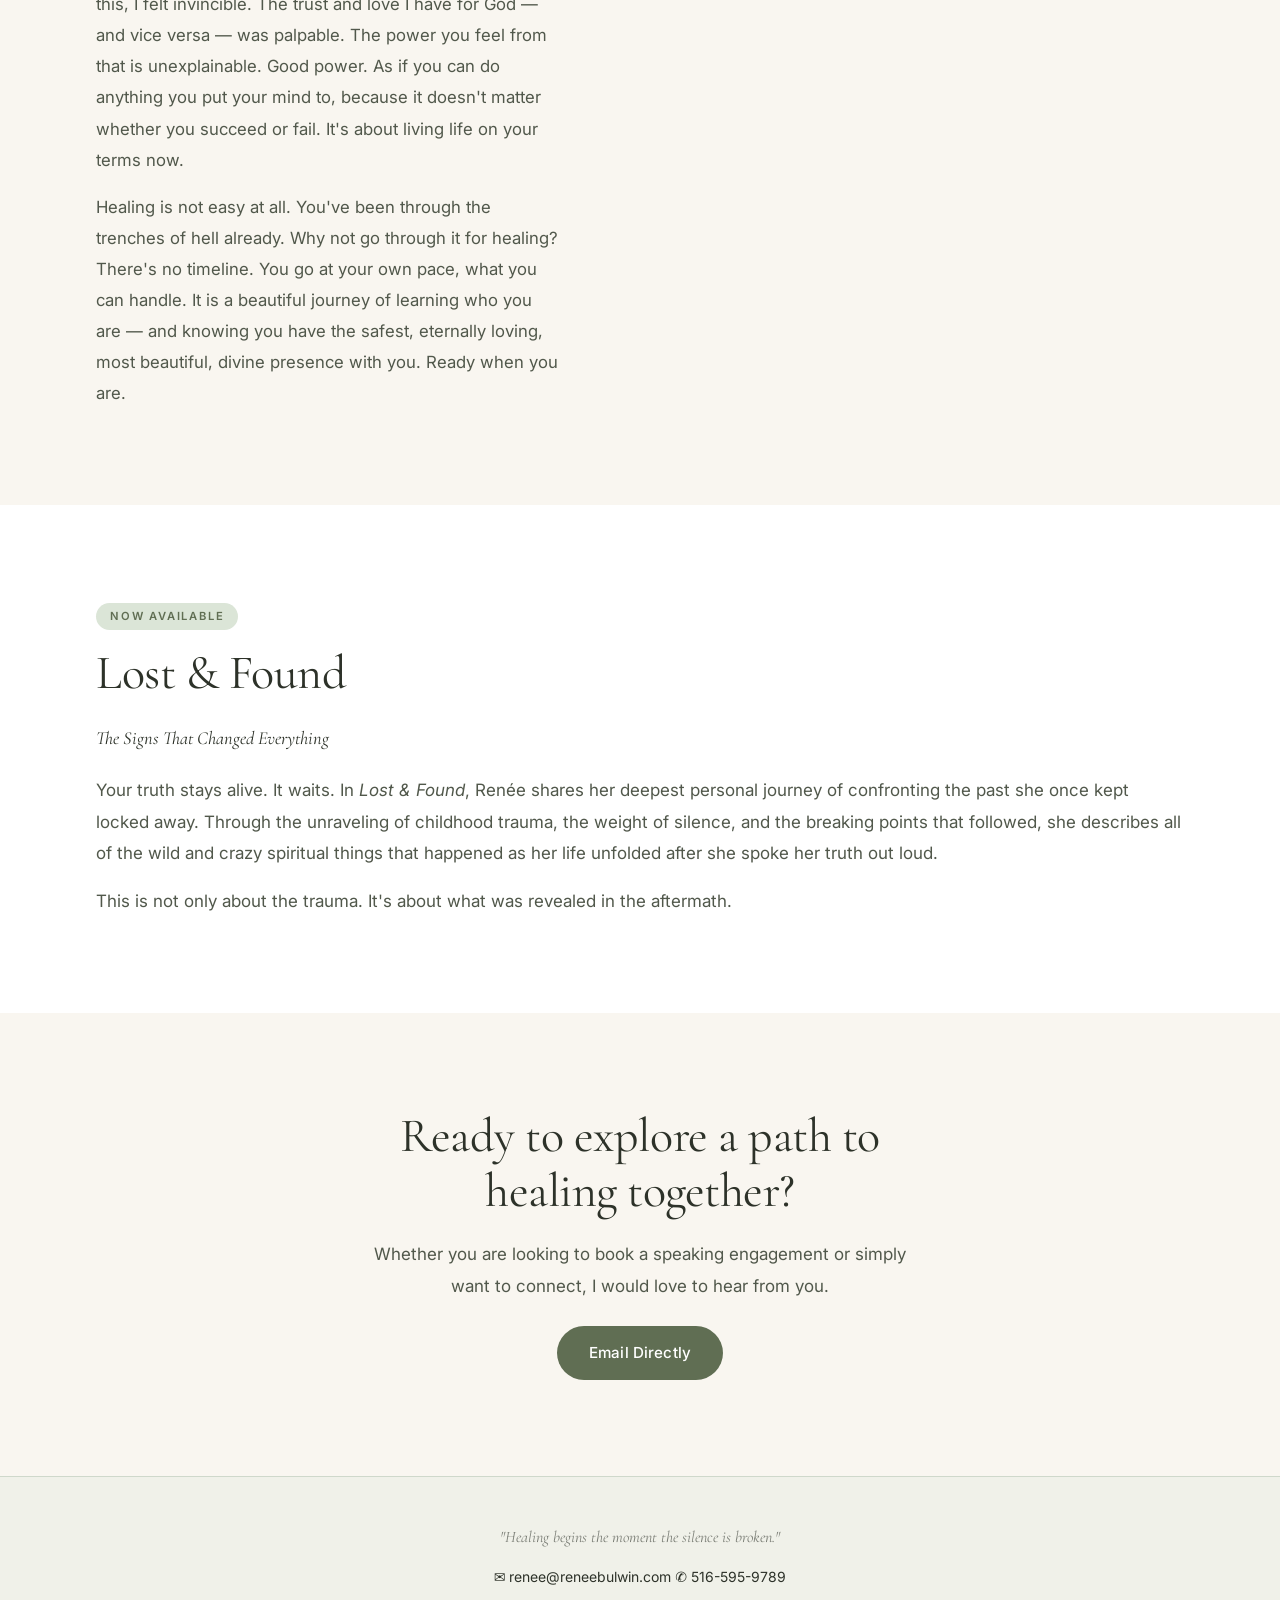
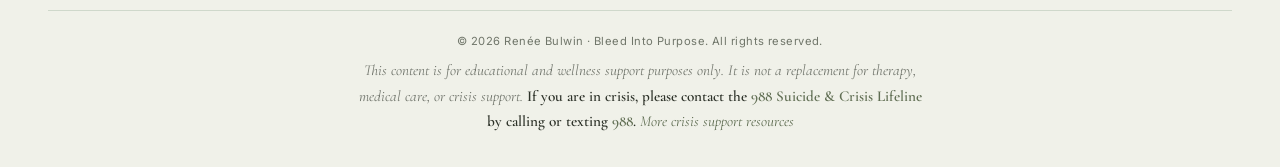
==== commit 57b9f615: "Update Suite" ====
--- a/about.html
+++ b/about.html
@@ -69,7 +69,6 @@
               <p>Renée Bulwin is the founder and voice behind Bleed Into Purpose, a platform dedicated to speaking openly about childhood trauma, emotional healing, resilience, and personal transformation. Through raw honesty and powerful storytelling, she creates spaces where people feel seen, understood, and empowered to stop suffering in silence. Her mission is to help others turn pain into purpose and reclaim their voice, identity, and strength.</p>
               <p>Bleed represents the internal bleeding no one sees — what is left emotionally and mentally after childhood sexual abuse.</p>
               <p>Purpose represents what comes after. When we are ready to see above the circumstances of abuse, and use it to help others see their true selves. No longer owned by the abuse. Using the fuel for purpose.</p>
-              <a href="images/renee-headshot-full.jpg" download="Renee-Bulwin-Headshot.jpg" class="btn-outline" style="margin-top:16px;" aria-label="Download Renée Bulwin official headshot">Download Headshot</a>
             </div>
           </div>
         </div>
@@ -86,7 +85,7 @@
               <span class="section-label">The Work</span>
               <h2 id="bip-heading">Bleed Into Purpose</h2>
               <p>I never knew I wasn't okay. I never knew I had healing to do. I never knew I had open wounds internally. I was fine — but no one saw me. I was strong — but no one saw me.</p>
-              <p>There is an "above." It is real. Your soul, your energy, never dies. Anyone who has ever hurt you can never reach who you truly are. No one has the power to do that to another human. When I finally realized this, I felt invincible. The trust and love I have for God — and vice versa — was palpable. The power you feel from that is unexplainable. Good power. As if you can do anything you put your mind to, because it doesn't matter whether you succeed or fail. It's about living life on your terms now.</p>
+              <p>There is an "above." It is real. Above meaning above all that you see, hear, and feel. Above all circumstances. Your soul, your energy, never dies. Anyone who has ever hurt you can never reach who you truly are. No one has the power to do that to another human. When I finally realized this, I felt invincible. The trust and love I have for God — and vice versa — was palpable. The power you feel from that is unexplainable. Good power. As if you can do anything you put your mind to, because it doesn't matter whether you succeed or fail. It's about living life on your terms now.</p>
               <p>Healing is not easy at all. You've been through the trenches of hell already. Why not go through it for healing? There's no timeline. You go at your own pace, what you can handle. It is a beautiful journey of learning who you are — and knowing you have the safest, eternally loving, most beautiful, divine presence with you. Ready when you are.</p>
             </div>
           </div>
@@ -98,7 +97,7 @@
         <div class="container">
           <span class="section-label">Now Available</span>
           <h2 id="book-heading">Lost &amp; Found</h2>
-          <p style="font-family:var(--serif);font-style:italic;font-size:1.15rem;color:var(--fg);margin-bottom:20px;">What Was Buried Was Meant to Save Me.</p>
+          <p style="font-family:var(--serif);font-style:italic;font-size:1.15rem;color:var(--fg);margin-bottom:20px;">The Signs That Changed Everything</p>
           <p>Your truth stays alive. It waits. In <em>Lost &amp; Found</em>, Renée shares her deepest personal journey of confronting the past she once kept locked away. Through the unraveling of childhood trauma, the weight of silence, and the breaking points that followed, she describes all of the wild and crazy spiritual things that happened as her life unfolded after she spoke her truth out loud.</p>
           <p>This is not only about the trauma. It's about what was revealed in the aftermath.</p>
         </div>
@@ -109,7 +108,7 @@
         data-heading="Ready to explore a path to healing together?"
         data-body="Whether you are looking to book a speaking engagement or simply want to connect, I would love to hear from you."
         data-bg="cream-bg"
-        data-buttons='[{"href":"mailto:renee@reneebulwin.com","label":"Email Directly","style":"primary"}]'>
+        data-buttons='[{"href":"mailto:support@reneebulwin.com","label":"Email Directly","style":"primary"}]'>
       </div>
 
     </main>
--- a/style.css
+++ b/style.css
@@ -135,6 +135,14 @@
 .nav-links a { font-size: .875rem; font-weight: 500; color: var(--muted-fg); transition: color .2s; }
 .nav-links a:hover,
 .nav-links a[aria-current="page"] { color: var(--primary); }
+/* Current page: heavier text plus a short sage underline */
+.nav-links a[aria-current="page"]:not(.btn-book) {
+  font-weight: 600; color: var(--fg);
+  text-decoration: underline; text-decoration-color: var(--primary);
+  text-decoration-thickness: 2px; text-underline-offset: 8px;
+}
+/* On the booking page, Book a Talk shows a ring instead */
+.nav-links .btn-book[aria-current="page"] { box-shadow: 0 0 0 2px var(--bg), 0 0 0 4px var(--primary); }
 .nav-links .btn-book {
   background: var(--primary); color: #fff !important;
   padding: 10px 22px; border-radius: var(--r-full);
@@ -180,6 +188,12 @@
 }
 .nav-menu a:hover,
 .nav-menu a[aria-current="page"] { color: var(--primary); }
+.nav-menu a[aria-current="page"]:not(.btn-menu) {
+  color: var(--fg); font-weight: 500;
+  text-decoration: underline; text-decoration-color: var(--primary);
+  text-decoration-thickness: 2px; text-underline-offset: 10px;
+}
+.nav-menu .btn-menu[aria-current="page"] { box-shadow: 0 0 0 2px var(--bg), 0 0 0 4px var(--primary); }
 .nav-menu .btn-menu {
   font-family: var(--sans); font-size: 1rem; font-weight: 500;
   background: var(--primary); color: #fff;
@@ -294,7 +308,7 @@
   border: 1px solid var(--border);
 }
 .hero h1 { color: var(--fg); margin-bottom: 20px; }
-.hero p  { font-size: 1.1rem; color: hsla(93,10%,18%,.75); max-width: 580px; margin: 0 auto 36px; }
+.hero p  { font-size: 1.1rem; font-weight: 600; color: hsla(93,10%,18%,.85); max-width: 580px; margin: 0 auto 36px; }
 .hero-cta { display: flex; flex-wrap: wrap; gap: 12px; justify-content: center; margin-top: 8px; }
 
 /* ═══════════════════════════════════════════════════════════
@@ -493,6 +507,12 @@
   margin: 0 auto;
 }
 .green-strip blockquote p { color: var(--fg); font-size: inherit; }
+/* Home intro quote — centred, full-width box below the photo and paragraphs */
+.intro-quote {
+  max-width: 960px;
+  margin: 56px auto 0;
+  text-align: center;
+}
 /* Blockquote inside image-section text column — smaller, still has green border */
 .image-section-text blockquote {
   font-size: 1.1rem;
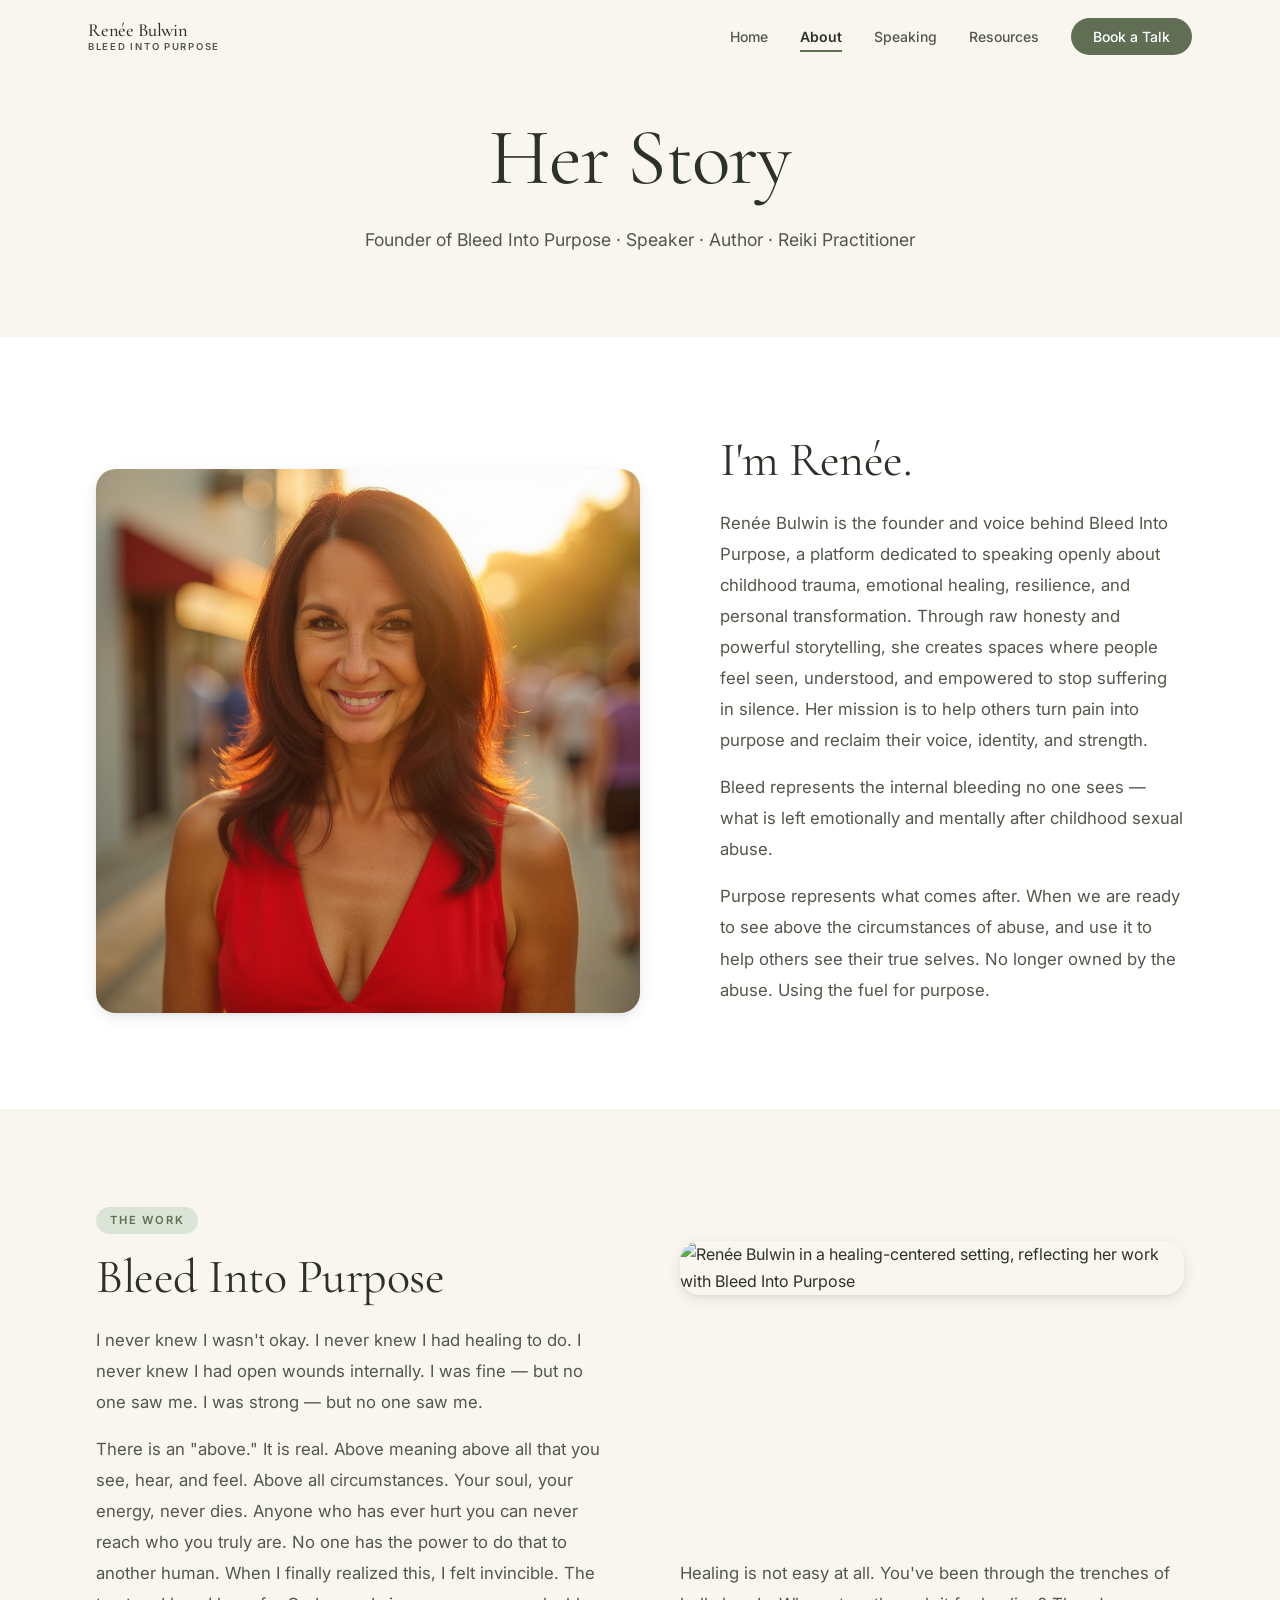
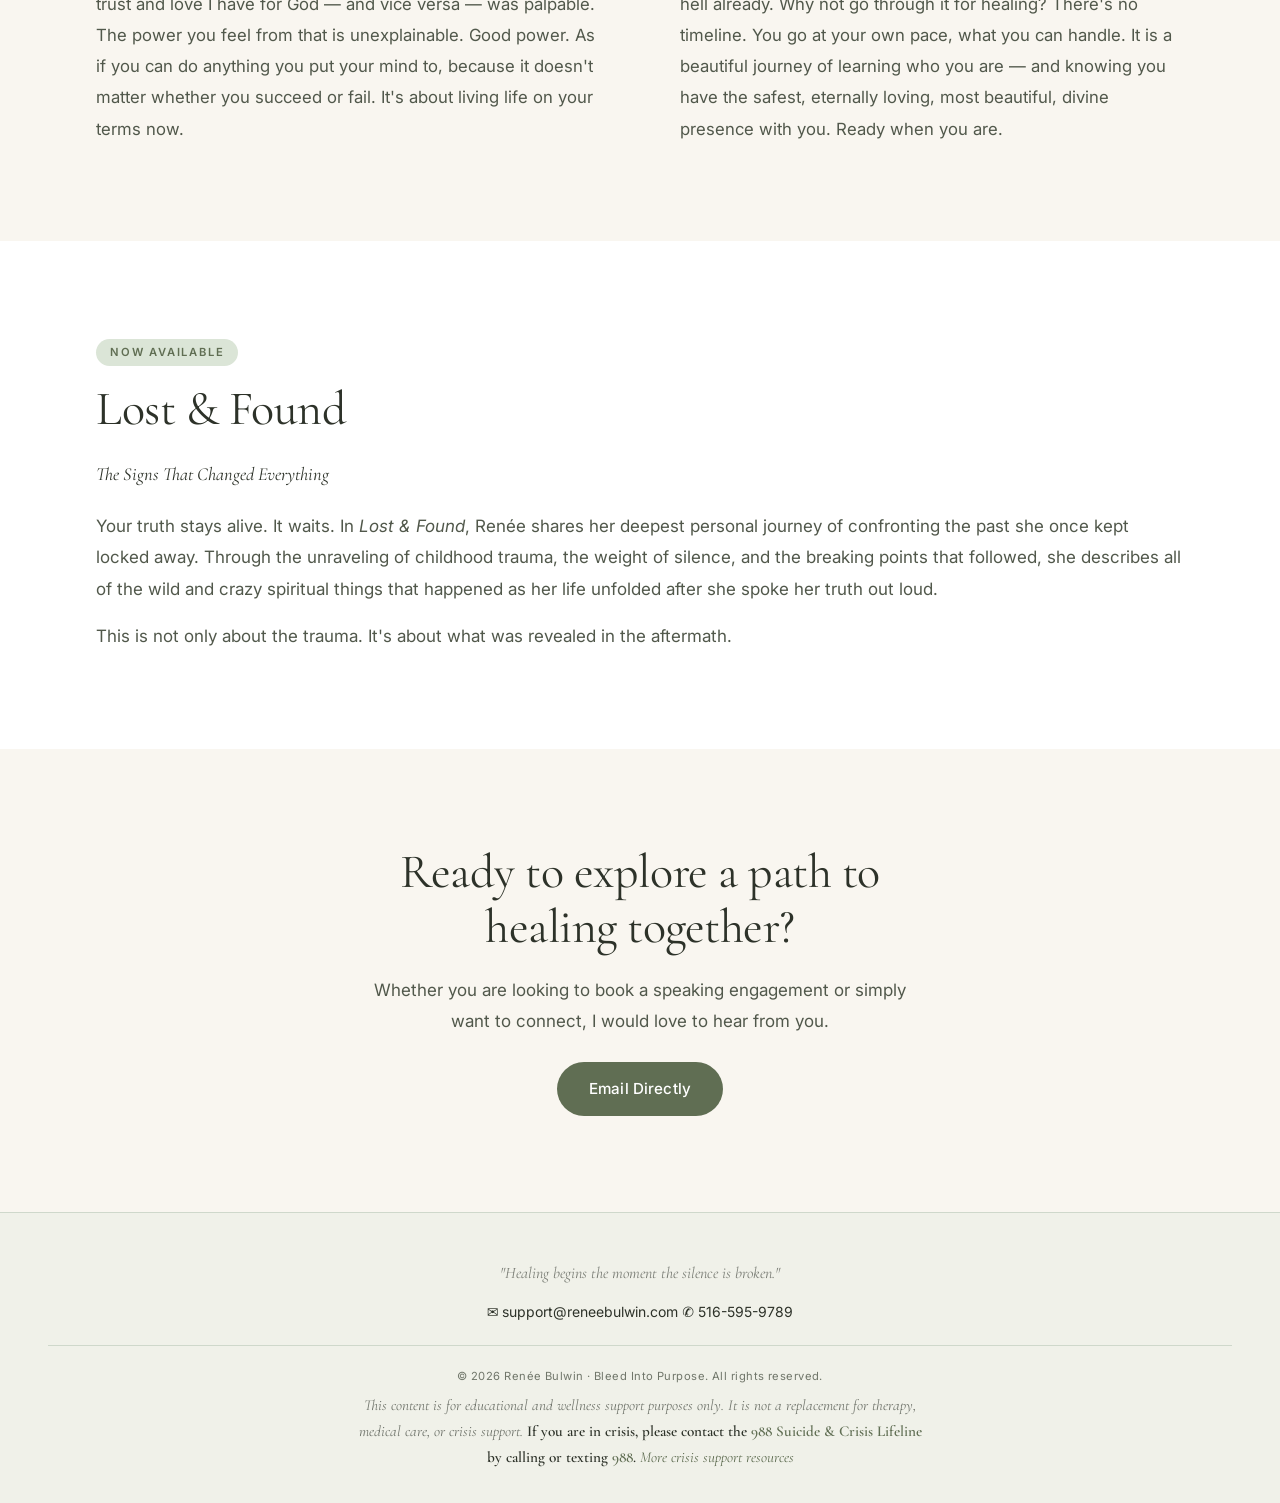
==== commit 3b0410da: "updated pages" ====
--- a/about.html
+++ b/about.html
@@ -77,7 +77,7 @@
       <!-- BIP SECTION -->
       <section class="image-section cream-bg fade-in" aria-labelledby="bip-heading">
         <div class="container">
-          <div class="image-section-inner reversed">
+          <div class="image-section-inner bip-grid">
             <div class="image-section-img">
               <img src="images/bio.png" alt="Renée Bulwin in a healing-centered setting, reflecting her work with Bleed Into Purpose">
             </div>
@@ -86,6 +86,8 @@
               <h2 id="bip-heading">Bleed Into Purpose</h2>
               <p>I never knew I wasn't okay. I never knew I had healing to do. I never knew I had open wounds internally. I was fine — but no one saw me. I was strong — but no one saw me.</p>
               <p>There is an "above." It is real. Above meaning above all that you see, hear, and feel. Above all circumstances. Your soul, your energy, never dies. Anyone who has ever hurt you can never reach who you truly are. No one has the power to do that to another human. When I finally realized this, I felt invincible. The trust and love I have for God — and vice versa — was palpable. The power you feel from that is unexplainable. Good power. As if you can do anything you put your mind to, because it doesn't matter whether you succeed or fail. It's about living life on your terms now.</p>
+            </div>
+            <div class="bip-extra">
               <p>Healing is not easy at all. You've been through the trenches of hell already. Why not go through it for healing? There's no timeline. You go at your own pace, what you can handle. It is a beautiful journey of learning who you are — and knowing you have the safest, eternally loving, most beautiful, divine presence with you. Ready when you are.</p>
             </div>
           </div>
--- a/style.css
+++ b/style.css
@@ -507,6 +507,26 @@
   margin: 0 auto;
 }
 .green-strip blockquote p { color: var(--fg); font-size: inherit; }
+/* About "Bleed Into Purpose" section — text on the left, photo on the right,
+   with the closing paragraph under the photo, lined up with the bottom of the text.
+   On phones it stacks: photo, text, closing paragraph. */
+.image-section-inner.bip-grid {
+  display: grid; grid-template-columns: 1fr; gap: 48px 0;
+  grid-template-areas: "img" "text" "extra";
+}
+.bip-grid > .image-section-img  { grid-area: img; }
+.bip-grid > .image-section-text { grid-area: text; }
+.bip-grid > .bip-extra { grid-area: extra; margin-top: -28px; }
+.bip-extra p { font-size: 1.05rem; margin-bottom: 0; }
+@media (min-width: 1024px) {
+  .image-section-inner.bip-grid {
+    grid-template-columns: 1fr 1fr; gap: 24px 80px;
+    grid-template-areas: "text img" "text extra";
+  }
+  .bip-grid > .image-section-img, .bip-grid > .image-section-text { width: auto; }
+  .bip-grid > .bip-extra { margin-top: 0; align-self: end; }
+}
+
 /* Home intro quote — centred, full-width box below the photo and paragraphs */
 .intro-quote {
   max-width: 960px;
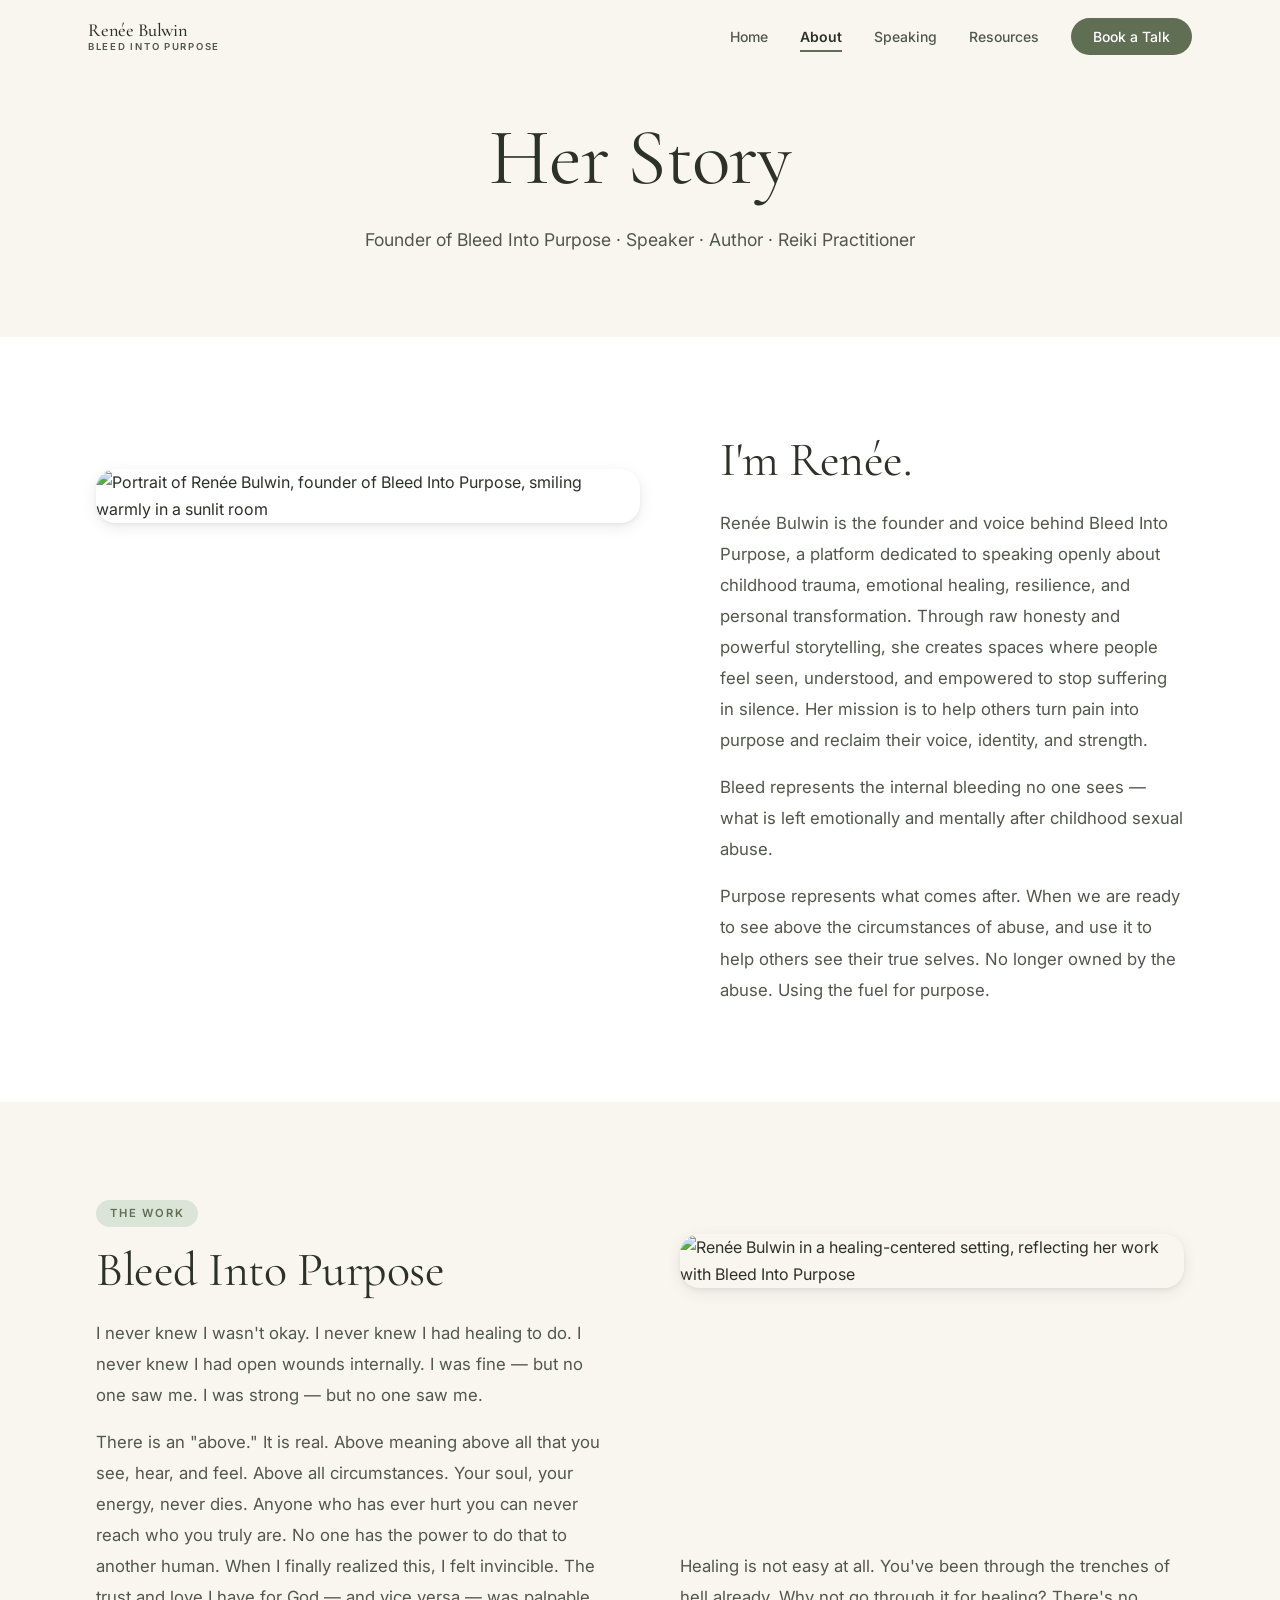
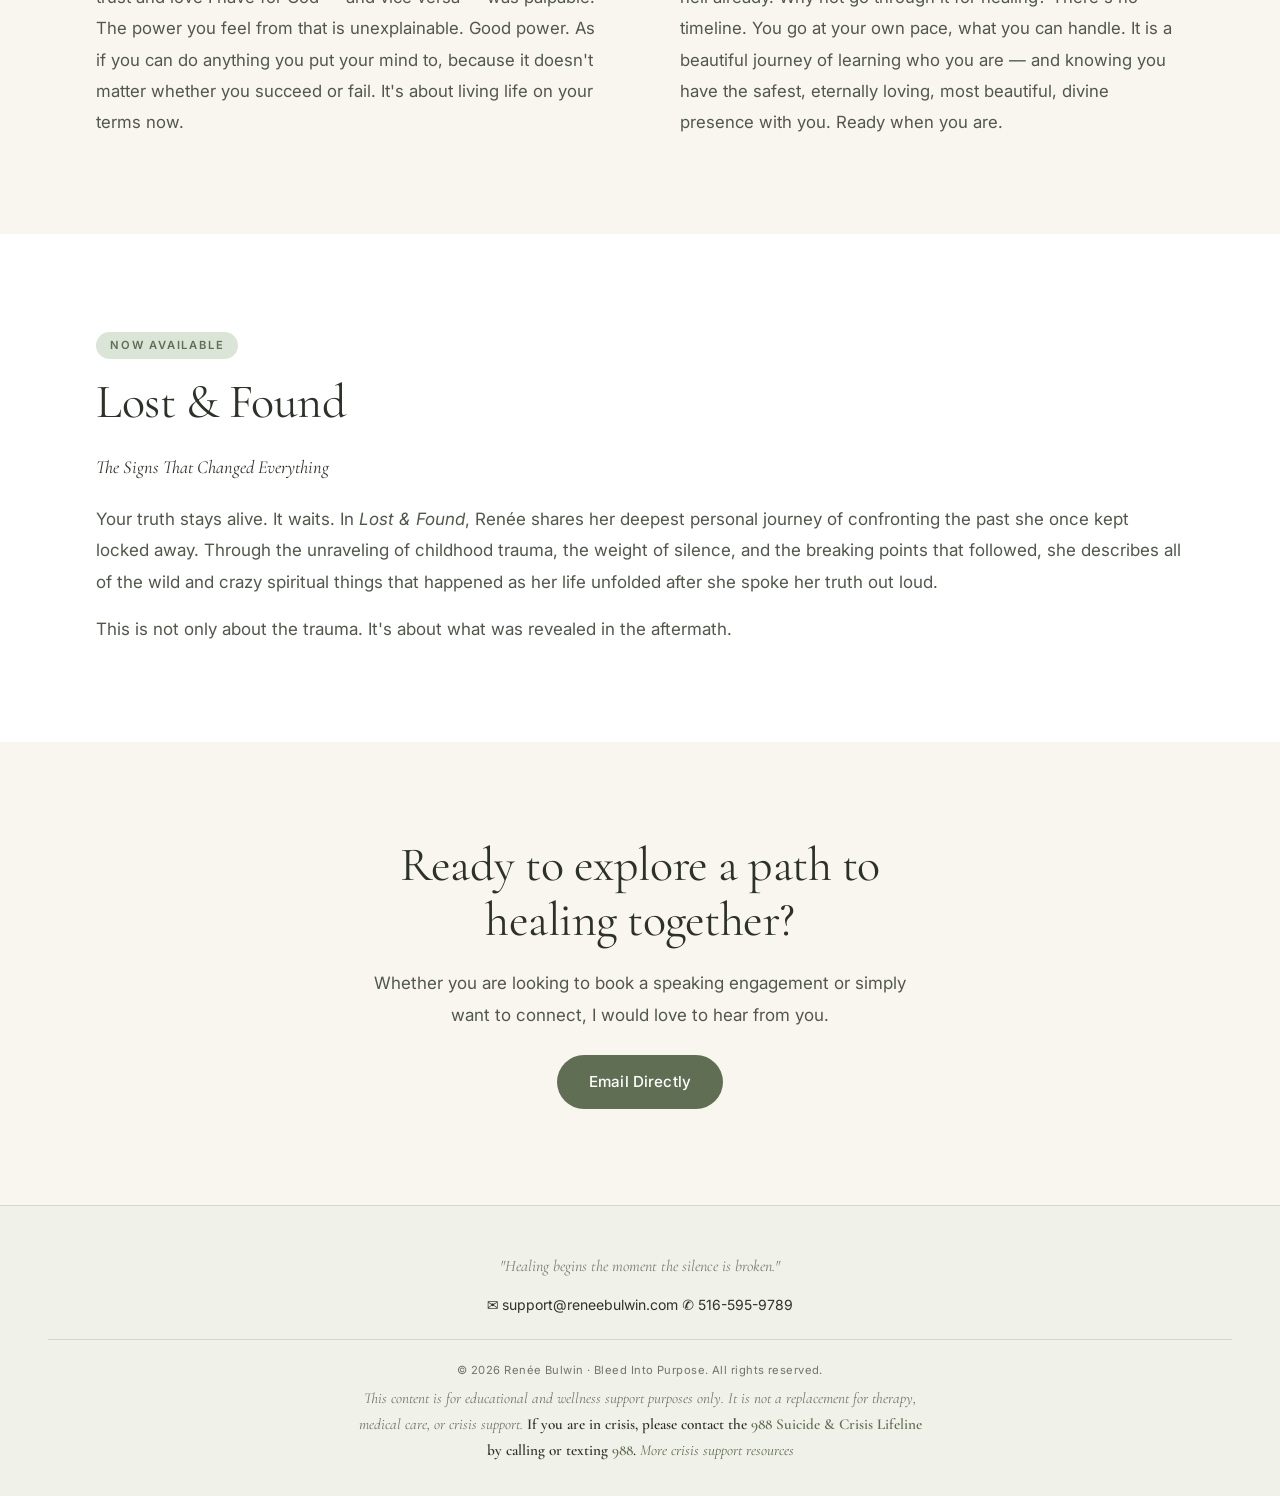
==== commit 115316b3: "updating site" ====
--- a/about.html
+++ b/about.html
@@ -16,7 +16,7 @@
   <meta property="og:type" content="website">
   <meta property="og:title" content="About Renée Bulwin | Bleed Into Purpose">
   <meta property="og:description" content="About Renée Bulwin — Founder of Bleed Into Purpose, trauma-informed speaker, and author of Lost & Found.">
-  <meta property="og:image" content="https://bleed-into-purpose.github.io/images/renee-about.jpg">
+  <meta property="og:image" content="https://bleed-into-purpose.github.io/images/renee-about-portrait.jpg">
   <script type="application/ld+json">
   {
     "@context": "https://schema.org",
@@ -25,7 +25,7 @@
     "jobTitle": "Speaker & Author",
     "description": "Founder of Bleed Into Purpose. Trauma-informed speaker and author of Lost & Found.",
     "url": "https://bleed-into-purpose.github.io/",
-    "image": "https://bleed-into-purpose.github.io/images/renee-about.jpg",
+    "image": "https://bleed-into-purpose.github.io/images/renee-about-portrait.jpg",
     "sameAs": []
   }
   </script>
@@ -62,7 +62,7 @@
         <div class="container">
           <div class="image-section-inner">
             <div class="image-section-img">
-              <img src="images/renee-about.jpg" alt="Portrait of Renée Bulwin, founder of Bleed Into Purpose, smiling warmly">
+              <img src="images/renee-about-portrait.jpg" alt="Portrait of Renée Bulwin, founder of Bleed Into Purpose, smiling warmly in a sunlit room">
             </div>
             <div class="image-section-text">
               <h2 id="story-heading">I'm Renée.</h2>
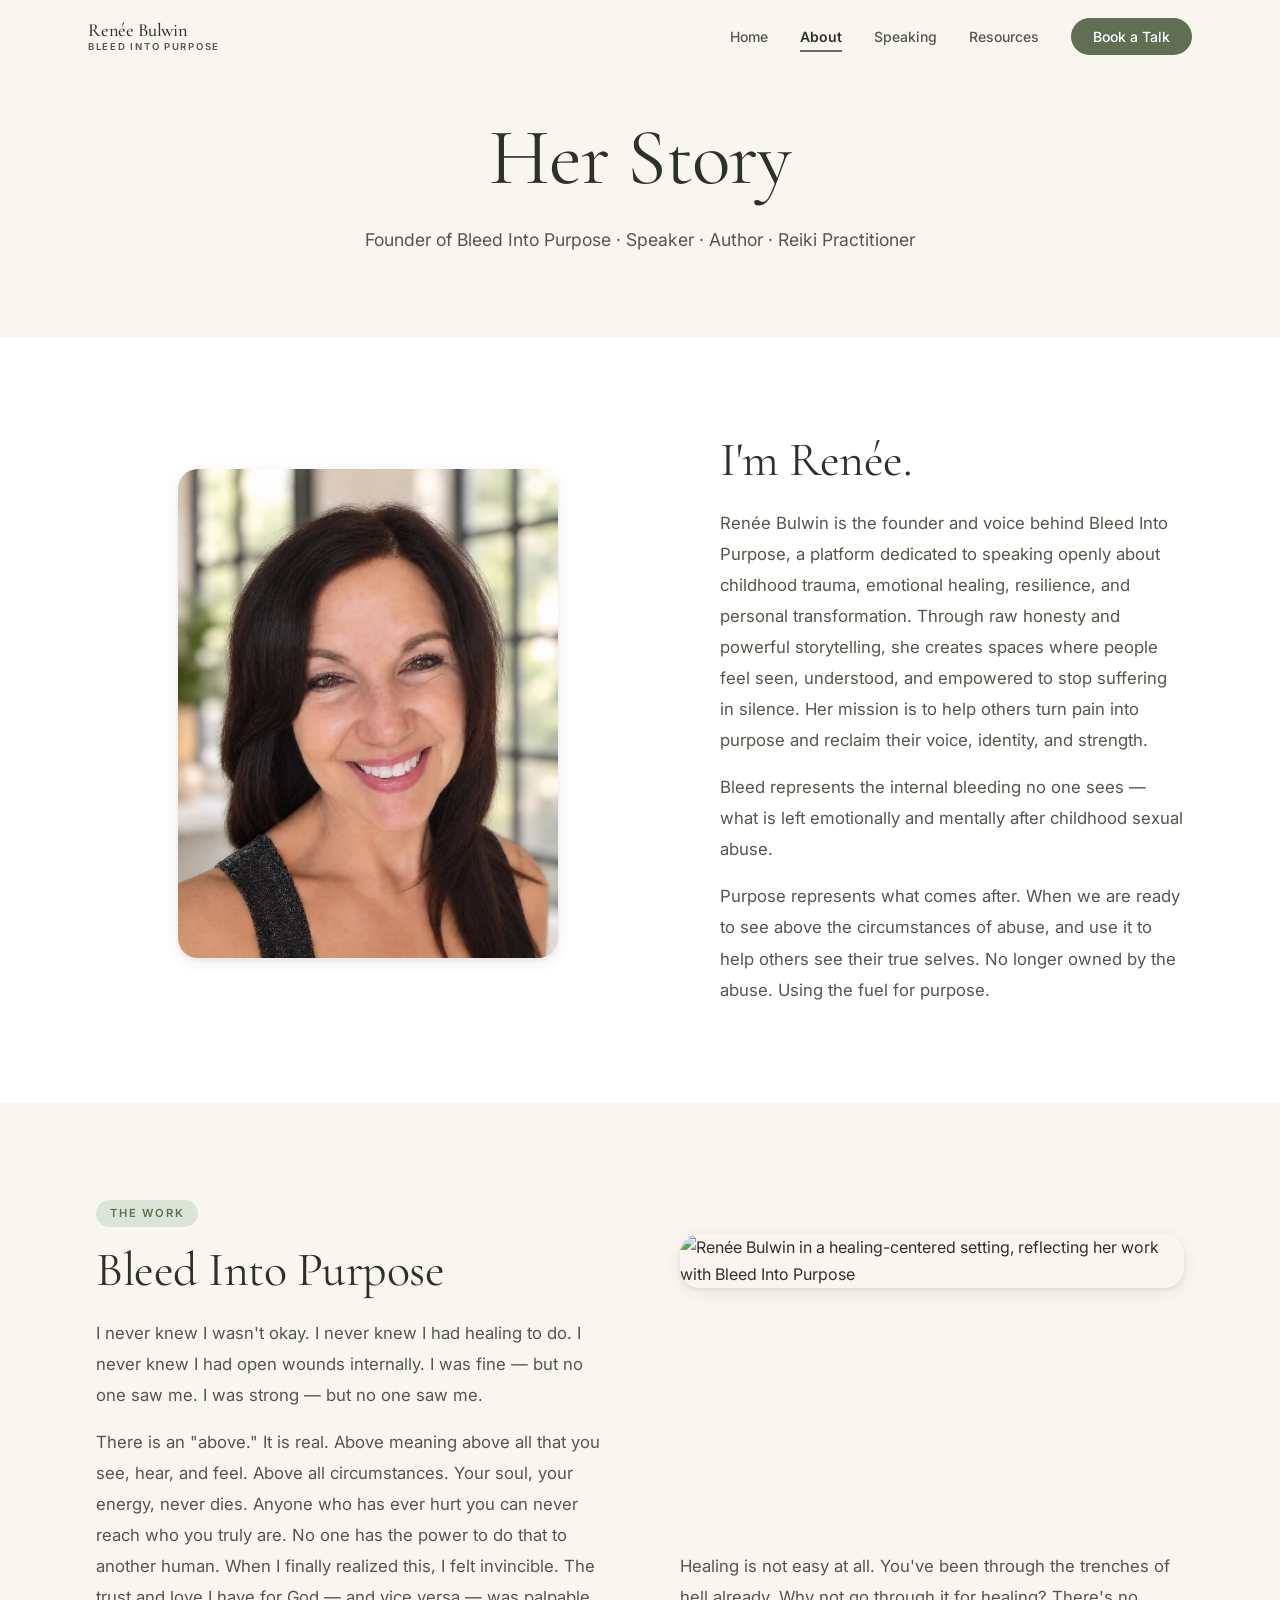
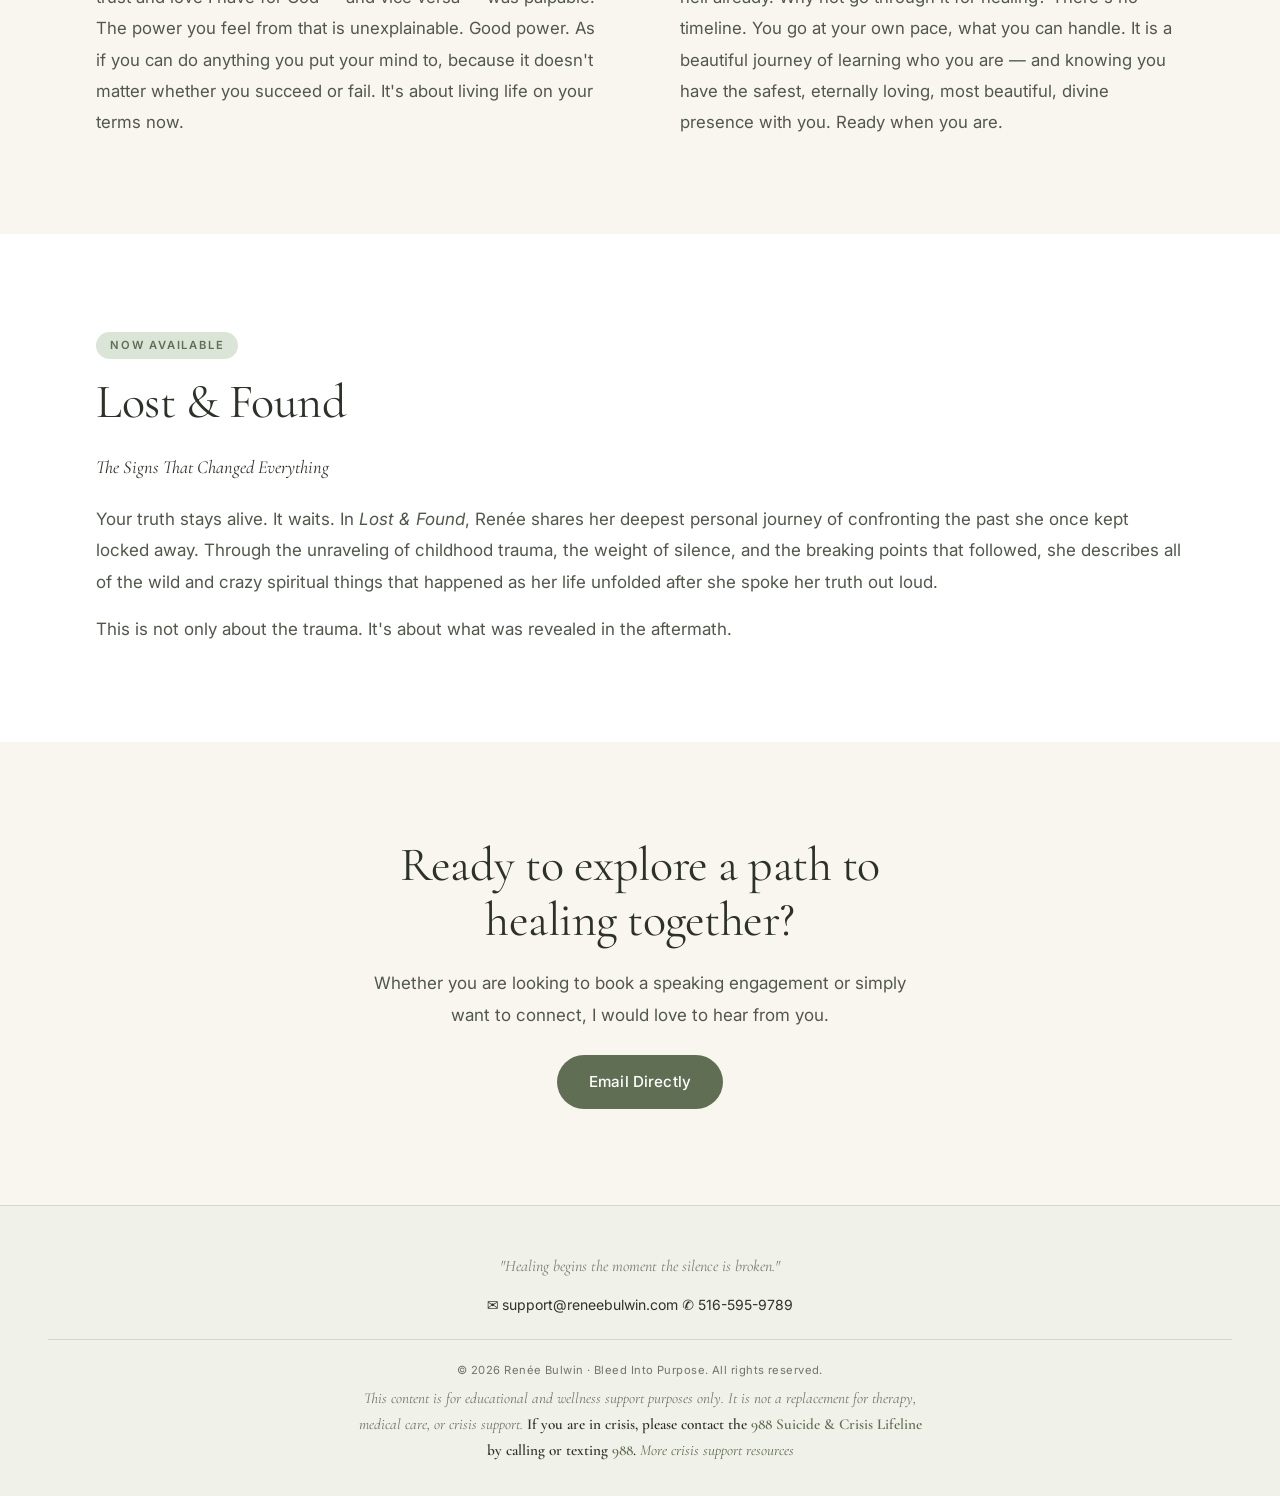
==== commit d30ba787: "updated pages" ====
--- a/about.html
+++ b/about.html
@@ -61,7 +61,7 @@
       <section class="image-section white-bg fade-in" aria-labelledby="story-heading">
         <div class="container">
           <div class="image-section-inner">
-            <div class="image-section-img">
+            <div class="image-section-img about-portrait">
               <img src="images/renee-about-portrait.jpg" alt="Portrait of Renée Bulwin, founder of Bleed Into Purpose, smiling warmly in a sunlit room">
             </div>
             <div class="image-section-text">
--- a/style.css
+++ b/style.css
@@ -527,6 +527,9 @@
   .bip-grid > .bip-extra { margin-top: 0; align-self: end; }
 }
 
+/* About page portrait — smaller than the standard split-layout photo, centred in its column */
+.about-portrait > img { max-width: 380px; margin: 0 auto; }
+
 /* Home intro quote — centred, full-width box below the photo and paragraphs */
 .intro-quote {
   max-width: 960px;
